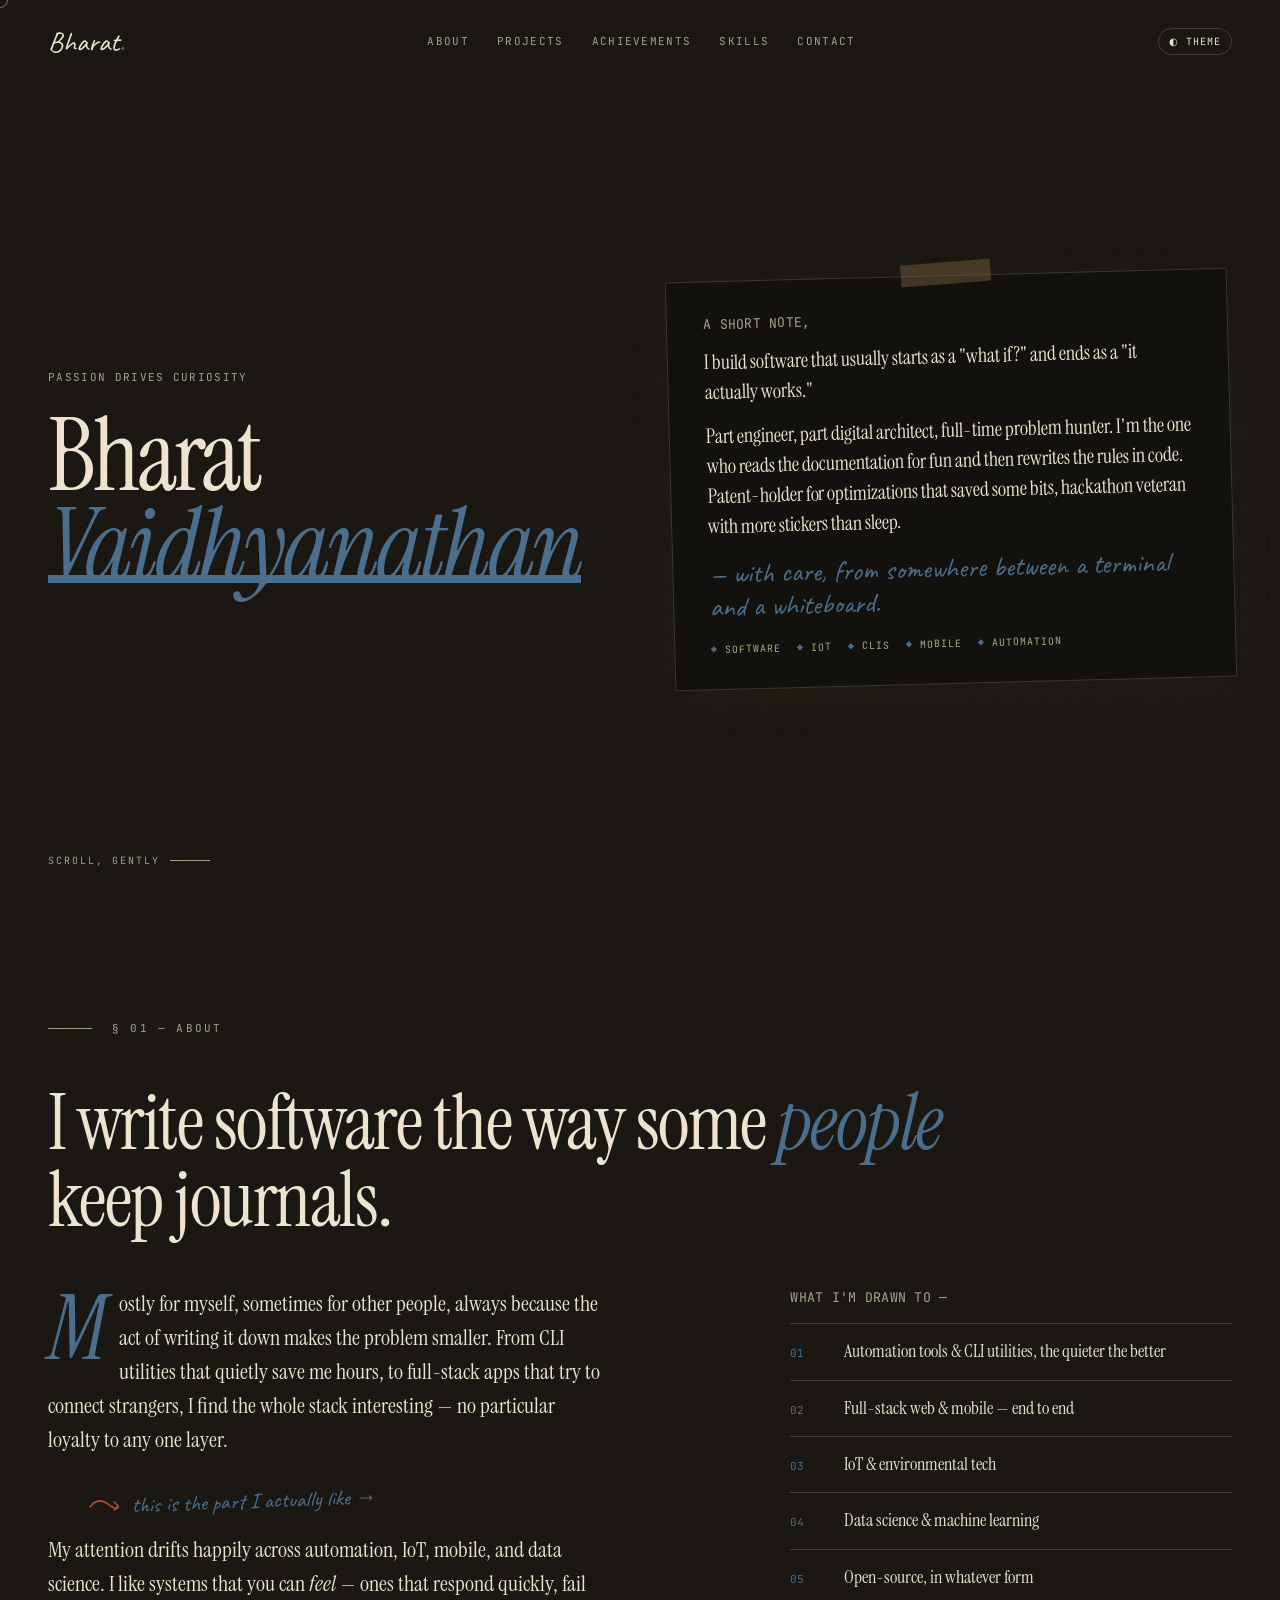
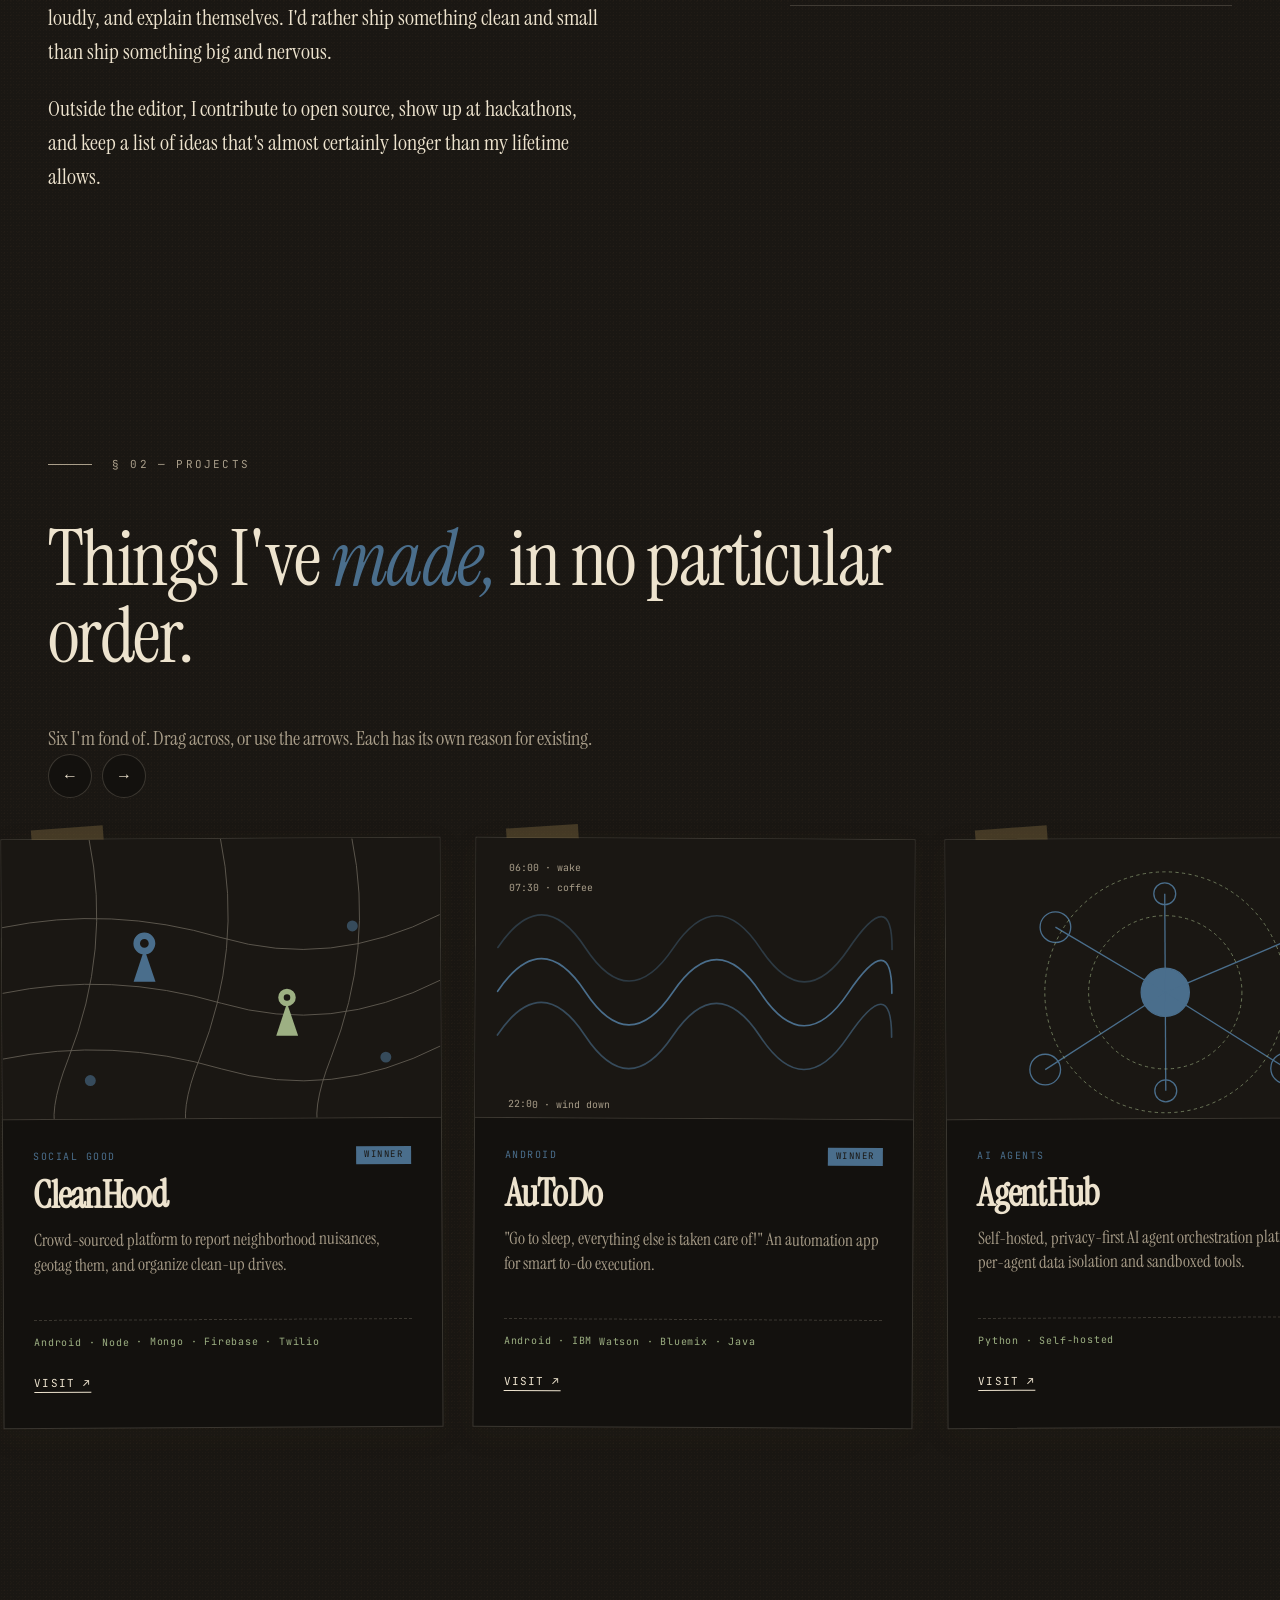
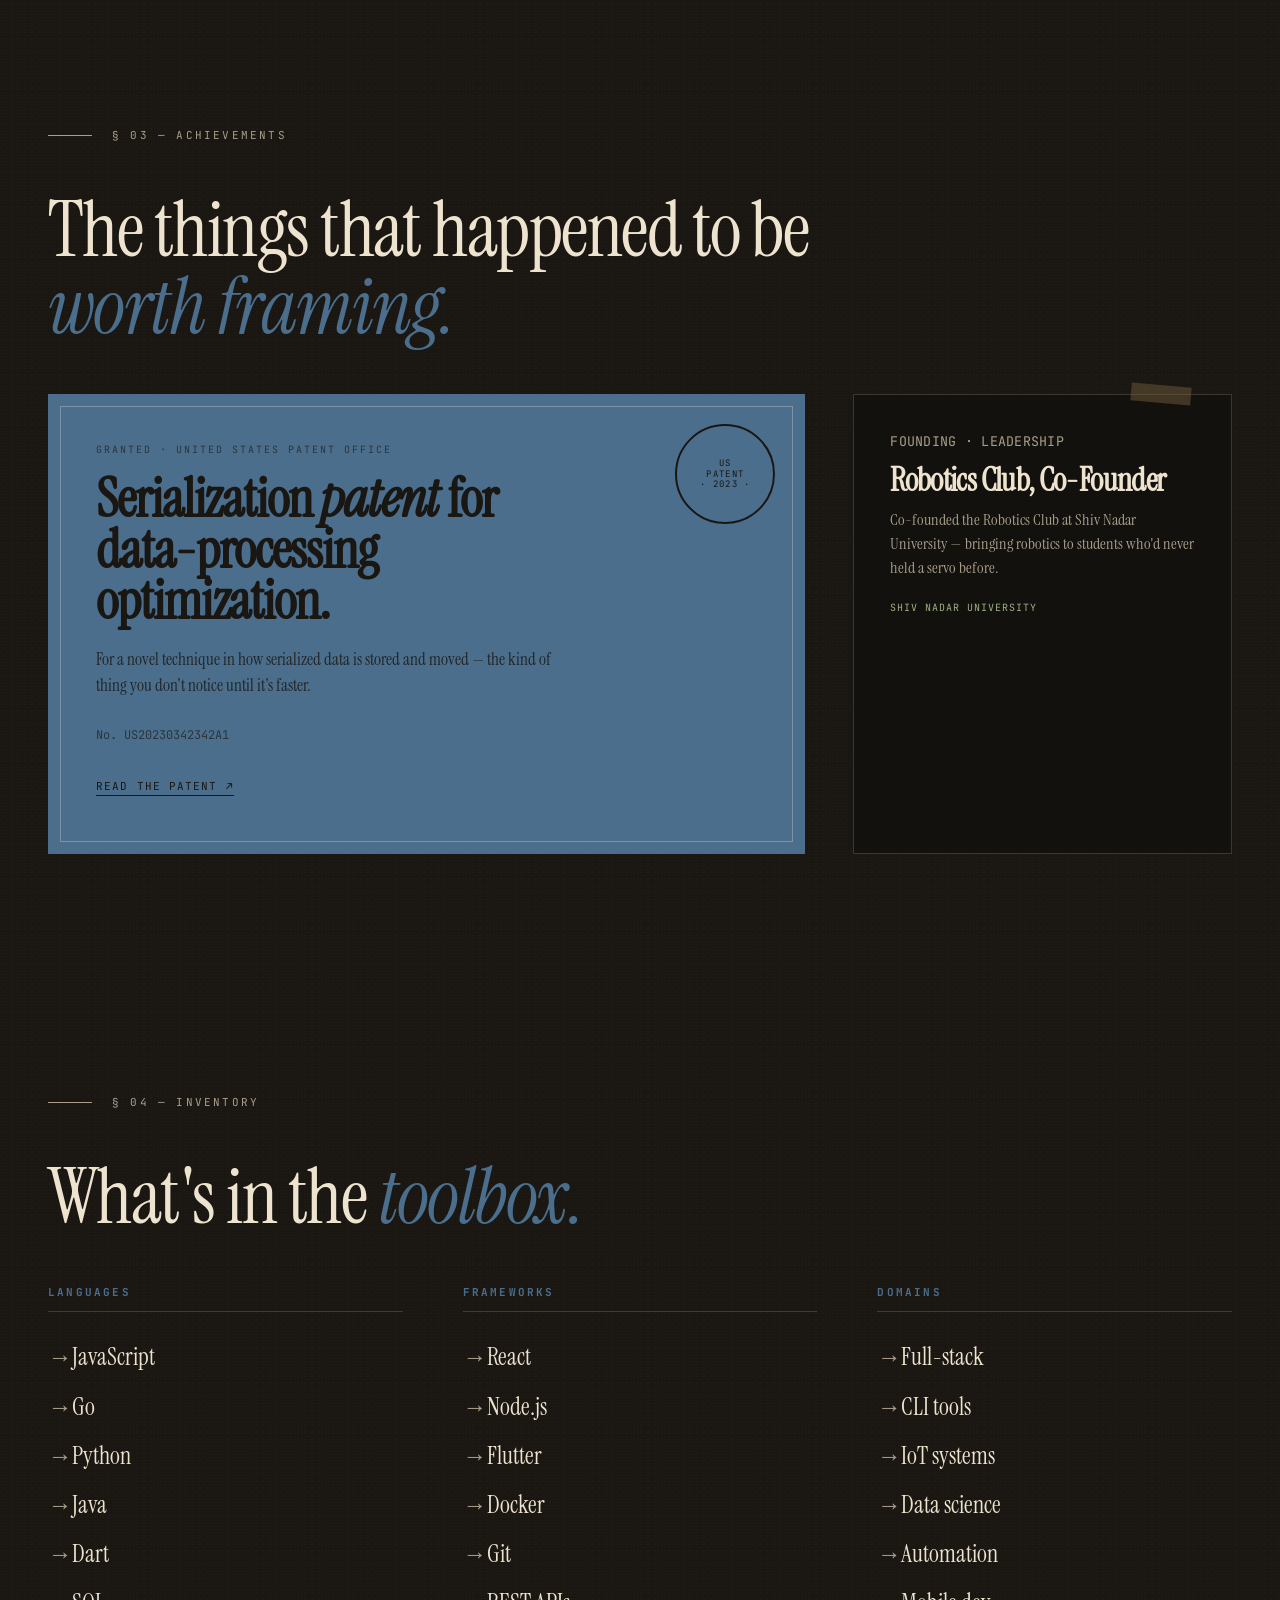
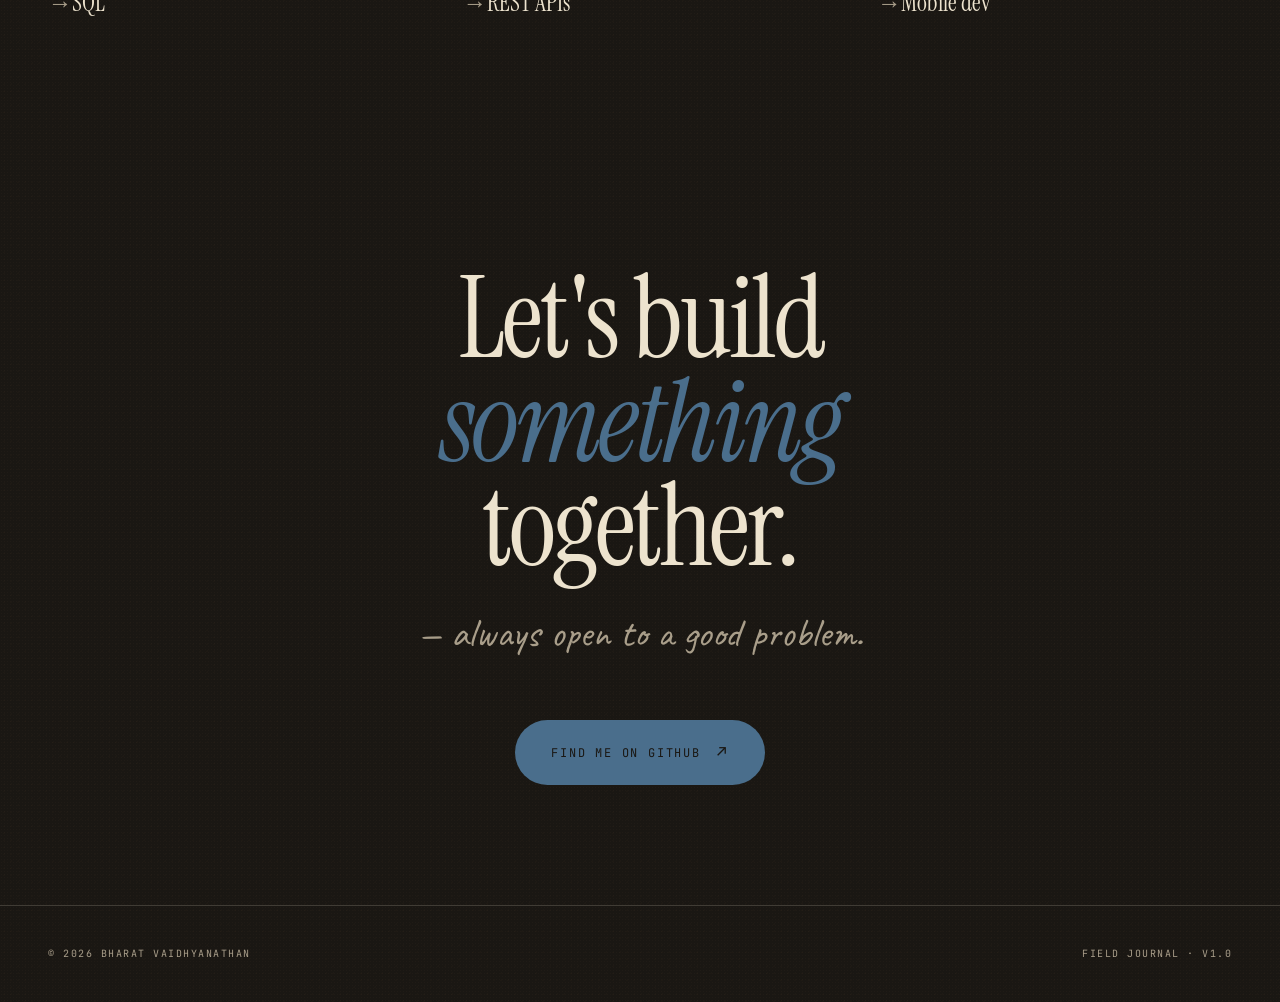
==== index.html @ 35c5d6a5 "feat: redesign portfolio to 'Field Journal' aesthetic - Replaced existing Tailwind-based design with" ====
<!DOCTYPE html>
<html lang="en">
<head>
    <meta charset="utf-8">
    <meta name="viewport" content="width=device-width, initial-scale=1.0">
    <title>Bharat Vaidhyanathan — Field Journal</title>
    <meta name="description" content="Bharat Vaidhyanathan — software engineer building automation tools, full-stack apps, and IoT systems.">
    <meta name="theme-color" content="#f1e8d6">
    <link rel="canonical" href="https://bharat94.github.io/">
    <meta property="og:title" content="Bharat Vaidhyanathan — Field Journal">
    <meta property="og:description" content="Software engineer building automation tools, full-stack apps, and IoT systems.">
    <meta property="og:type" content="website">
    <meta property="og:url" content="https://bharat94.github.io/">
    <meta property="twitter:card" content="summary_large_image">
    <meta property="twitter:title" content="Bharat Vaidhyanathan — Field Journal">
    <meta property="twitter:description" content="Software engineer building automation tools, full-stack apps, and IoT systems.">
    
    <link rel="icon" href="/favicon.ico">
    <link rel="apple-touch-icon" href="/apple-touch-icon.png">

    <link rel="preconnect" href="https://fonts.googleapis.com">
    <link rel="preconnect" href="https://fonts.gstatic.com" crossorigin>
    <link href="https://fonts.googleapis.com/css2?family=Instrument+Serif:ital@0;1&family=Caveat:wght@400;600&family=JetBrains+Mono:wght@400;500&family=Fraunces:ital,wght@0,400;0,500;1,400&family=Cormorant+Garamond:ital,wght@0,400;1,400&family=EB+Garamond:ital,wght@0,400;1,400&family=Playfair+Display:ital,wght@0,400;1,400&display=swap" rel="stylesheet">
    
    <link rel="stylesheet" href="styles.css">

    <script type="application/ld+json">
    {
        "@context": "https://schema.org",
        "@type": "Person",
        "name": "Bharat Vaidhyanathan",
        "jobTitle": "Software Engineer",
        "url": "https://bharat94.github.io/",
        "sameAs": [
            "https://github.com/bharat94"
        ]
    }
    </script>

    <template id="__bundler_thumbnail" data-bg-color="#f1e8d6">
      <svg viewBox="0 0 1200 800" xmlns="http://www.w3.org/2000/svg">
        <rect width="1200" height="800" fill="#f1e8d6"/>
        <g transform="translate(600 400)" text-anchor="middle" font-family="Georgia, serif" fill="#2a2420">
          <text y="-20" font-size="140" font-style="italic">BV</text>
          <text y="60" font-size="36" fill="#5c6e8c">— field notes —</text>
        </g>
      </svg>
    </template>
</head>
<body data-theme="dark">
<div class="cursor"></div>

<!-- TWEAKS PANEL -->
<div id="tweaks-panel" style="display:none;">
  <div class="tweaks-head">
    <span>Tweaks</span>
    <span class="tweaks-hint">live · saved</span>
  </div>
  <div class="tweaks-body">
    <label class="tw-row">
      <span>Accent color</span>
      <div class="tw-swatches" data-key="accent">
        <button data-val="#b9502b" style="background:#b9502b" title="Rust"></button>
        <button data-val="#c57a3a" style="background:#c57a3a" title="Ochre"></button>
        <button data-val="#7a8662" style="background:#7a8662" title="Sage"></button>
        <button data-val="#5c6e8c" style="background:#5c6e8c" title="Slate blue"></button>
        <button data-val="#8a4a6b" style="background:#8a4a6b" title="Plum"></button>
        <button data-val="#2a2420" style="background:#2a2420" title="Ink"></button>
      </div>
    </label>
    <label class="tw-row">
      <span>Paper tone</span>
      <div class="tw-swatches" data-key="paper">
        <button data-val="#f1e8d6" style="background:#f1e8d6" title="Cream"></button>
        <button data-val="#f5eee0" style="background:#f5eee0" title="Soft cream"></button>
        <button data-val="#ecddc0" style="background:#ecddc0" title="Kraft"></button>
        <button data-val="#efe8dc" style="background:#efe8dc" title="Oat"></button>
        <button data-val="#f4eee6" style="background:#f4eee6" title="Linen"></button>
      </div>
    </label>
    <label class="tw-row">
      <span>Display font</span>
      <select data-key="displayFont">
        <option value="'Instrument Serif', Georgia, serif">Instrument Serif</option>
        <option value="'Fraunces', Georgia, serif">Fraunces</option>
        <option value="'Cormorant Garamond', serif">Cormorant</option>
        <option value="'EB Garamond', serif">EB Garamond</option>
        <option value="'Playfair Display', serif">Playfair</option>
      </select>
    </label>
    <label class="tw-row">
      <span>Hero size</span>
      <input type="range" data-key="heroSize" min="60" max="140" step="2"/>
      <span class="tw-val" data-val="heroSize"></span>
    </label>
    <label class="tw-row">
      <span>Card jitter</span>
      <input type="range" data-key="cardJitter" min="0" max="3" step="0.1"/>
      <span class="tw-val" data-val="cardJitter"></span>
    </label>
    <label class="tw-row">
      <span>Tape accents</span>
      <select data-key="showTape">
        <option value="on">On</option>
        <option value="off">Off</option>
      </select>
    </label>
    <label class="tw-row">
      <span>Custom cursor</span>
      <select data-key="customCursor">
        <option value="on">On</option>
        <option value="off">Off</option>
      </select>
    </label>
    <label class="tw-row">
      <span>Hero subtitle</span>
      <input type="text" data-key="heroMeta" placeholder="Field Notes · Vol. 01"/>
    </label>
    <label class="tw-row">
      <span>Sign-off phrase</span>
      <input type="text" data-key="signoff" placeholder="always open to a good problem"/>
    </label>
    <label class="tw-row">
      <span>Theme</span>
      <select data-key="theme">
        <option value="light">Light</option>
        <option value="dark">Dark</option>
      </select>
    </label>
  </div>
</div>

<nav>
  <div class="brand">Bharat.</div>
  <div class="links">
    <a href="#about">About</a>
    <a href="#projects">Projects</a>
    <a href="#achievements">Achievements</a>
    <a href="#skills">Skills</a>
    <a href="#contact">Contact</a>
  </div>
  <button class="theme-toggle" onclick="toggleTheme()">◐ theme</button>
</nav>

<!-- HERO -->
<header class="hero">
  <div>
    <div class="hero-meta">Field Notes · Vol. 01 · Est. 2026</div>
    <h1>
      Bharat<br/>
      <em>Vaidhyanathan</em>
    </h1>
  </div>
  <div class="hero-right">
    <div class="hero-card">
      <div class="mono" style="margin-bottom:12px;">A short note,</div>
      <p>I build software that usually starts as a "what if?" and ends as a "it actually works."</p>
      <p>Part engineer, part digital architect, full-time problem hunter. I'm the one who reads the documentation for fun and then rewrites the rules in code. Patent-holder for optimizations that saved some bits, hackathon veteran with more stickers than sleep.</p>
      <div class="hand" style="margin-top:16px;">— with care, from somewhere between a terminal and a whiteboard.</div>
      <div class="hero-tags">
        <span>Software</span><span>IoT</span><span>CLIs</span><span>Mobile</span><span>Automation</span>
      </div>
    </div>
  </div>
  <div class="scroll-hint">scroll, gently</div>
</header>

<!-- ABOUT -->
<section id="about">
  <div class="section-label">§ 01 — About</div>
  <h2 class="section-title reveal">I write software the way some <em>people</em> keep journals.</h2>
  <div class="about">
    <div class="about-text">
      <p class="reveal">Mostly for myself, sometimes for other people, always because the act of writing it down makes the problem smaller. From CLI utilities that quietly save me hours, to full-stack apps that try to connect strangers, I find the whole stack interesting — no particular loyalty to any one layer.</p>
      <div class="margin-note">this is the part I actually like →</div>
      <p class="reveal">My attention drifts happily across automation, IoT, mobile, and data science. I like systems that you can <span class="serif-i">feel</span> — ones that respond quickly, fail loudly, and explain themselves. I'd rather ship something clean and small than ship something big and nervous.</p>
      <p class="reveal">Outside the editor, I contribute to open source, show up at hackathons, and keep a list of ideas that's almost certainly longer than my lifetime allows.</p>
    </div>
    <aside class="about-sidebar">
      <div class="mono" style="margin-bottom:16px;">What I'm drawn to —</div>
      <ol class="interest-list">
        <li><span class="num">01</span><span>Automation tools & CLI utilities, the quieter the better</span></li>
        <li><span class="num">02</span><span>Full-stack web & mobile — end to end</span></li>
        <li><span class="num">03</span><span>IoT & environmental tech</span></li>
        <li><span class="num">04</span><span>Data science & machine learning</span></li>
        <li><span class="num">05</span><span>Open-source, in whatever form</span></li>
      </ol>
    </aside>
  </div>
</section>

<!-- PROJECTS -->
<section id="projects" class="projects-wrap">
  <div class="projects-header">
    <div class="section-label">§ 02 — Projects</div>
    <h2 class="section-title reveal">Things I've <em>made,</em> in no particular order.</h2>
    <p style="font-size:20px; max-width:620px; color:var(--ink-soft); margin-bottom:20px;" class="reveal">
      Six I'm fond of. Drag across, or use the arrows. Each has its own reason for existing.
    </p>
  </div>
  <div class="carousel-nav">
    <button onclick="scrollCarousel(-1)" aria-label="Previous">←</button>
    <button onclick="scrollCarousel(1)" aria-label="Next">→</button>
  </div>
  <div class="carousel" id="carousel">
    <!-- cards injected by JS so the visuals stay in one place -->
  </div>
</section>

<!-- ACHIEVEMENTS -->
<section id="achievements">
  <div class="section-label">§ 03 — Achievements</div>
  <h2 class="section-title reveal">The things that happened to be <em>worth framing.</em></h2>
  <div class="achievements">
    <div class="patent-card reveal">
      <div class="patent-seal">US<br/>PATENT<br/>· 2023 ·</div>
      <div class="patent-label">Granted · United States Patent Office</div>
      <h3 class="patent-title">Serialization <em>patent</em> for data-processing optimization.</h3>
      <p class="patent-desc">For a novel technique in how serialized data is stored and moved — the kind of thing you don't notice until it's faster.</p>
      <div class="patent-num">No. US20230342342A1</div>
      <a href="https://patents.google.com/patent/US20230342342A1/en" class="patent-link" target="_blank">Read the patent ↗</a>
    </div>
    <div class="robotics-card reveal">
      <div class="mono" style="margin-bottom:12px;">Founding · Leadership</div>
      <h3>Robotics Club, Co-Founder</h3>
      <p>Co-founded the Robotics Club at Shiv Nadar University — bringing robotics to students who'd never held a servo before.</p>
      <div class="meta">Shiv Nadar University</div>
    </div>
  </div>
</section>

<!-- SKILLS -->
<section id="skills">
  <div class="section-label">§ 04 — Inventory</div>
  <h2 class="section-title reveal">What's in the <em>toolbox.</em></h2>
  <div class="skills-grid">
    <div class="skill-group reveal">
      <h4>Languages</h4>
      <ul class="skill-list">
        <li>JavaScript</li><li>Go</li><li>Python</li><li>Java</li><li>Dart</li><li>SQL</li>
      </ul>
    </div>
    <div class="skill-group reveal">
      <h4>Frameworks</h4>
      <ul class="skill-list">
        <li>React</li><li>Node.js</li><li>Flutter</li><li>Docker</li><li>Git</li><li>REST APIs</li>
      </ul>
    </div>
    <div class="skill-group reveal">
      <h4>Domains</h4>
      <ul class="skill-list">
        <li>Full-stack</li><li>CLI tools</li><li>IoT systems</li><li>Data science</li><li>Automation</li><li>Mobile dev</li>
      </ul>
    </div>
  </div>
</section>

<!-- CONTACT -->
<section id="contact" class="contact">
  <h2 class="reveal">Let's build <em>something</em> together.</h2>
  <div class="signoff reveal">— always open to a good problem.</div>
  <a href="https://github.com/bharat94" class="contact-btn" target="_blank">Find me on GitHub</a>
</section>

<footer>
  <div>© 2026 Bharat Vaidhyanathan</div>
  <div>Field Journal · v1.0</div>
</footer>

<script src="animations.js"></script>
</body>
</html>
---- styles.css ----
:root {
  --cream: #f1e8d6;
  --cream-deep: #ebe0c9;
  --ink: #2a2420;
  --ink-soft: #5a4e43;
  --rust: #4a6e8c;
  --sage: #7a8662;
  --tape: rgba(218, 196, 140, 0.65);
  --rule: rgba(42,36,32,0.18);
}
[data-theme="dark"] {
  --cream: #1a1713;
  --cream-deep: #13110e;
  --ink: #ede3ce;
  --ink-soft: #a99e8a;
  --rust: #4a6e8c;
  --sage: #9db083;
  --tape: rgba(120, 100, 60, 0.45);
  --rule: rgba(237,227,206,0.18);
}
* { box-sizing: border-box; margin: 0; padding: 0; }
html, body { background: var(--cream); color: var(--ink); }
body {
  font-family: 'Instrument Serif', Georgia, serif;
  font-size: 19px;
  line-height: 1.55;
  overflow-x: hidden;
  min-height: 100vh;
  background-image:
    radial-gradient(rgba(120,90,60,0.07) 1px, transparent 1px),
    radial-gradient(rgba(120,90,60,0.04) 1px, transparent 1px);
  background-size: 3px 3px, 7px 7px;
  background-position: 0 0, 1px 2px;
}
[data-theme="dark"] body {
  background-image:
    radial-gradient(rgba(255,230,180,0.04) 1px, transparent 1px),
    radial-gradient(rgba(255,230,180,0.02) 1px, transparent 1px);
}

.hand { font-family: 'Caveat', cursive; color: var(--ink-soft); }
.mono { font-family: 'JetBrains Mono', monospace; font-size: 0.7em; letter-spacing: 0.02em; text-transform: uppercase; color: var(--ink-soft); }
.serif-i { font-style: italic; }

/* Nav */
nav {
  position: fixed; top: 0; left: 0; right: 0;
  padding: 20px 48px; z-index: 100;
  display: flex; justify-content: space-between; align-items: center;
  background: linear-gradient(var(--cream), transparent);
  backdrop-filter: blur(4px);
  -webkit-backdrop-filter: blur(4px);
}
nav .brand { 
  font-family: 'Caveat', cursive; 
  font-size: 28px; 
  color: var(--ink); 
  cursor: pointer;
  display: flex;
  user-select: none;
  transition: transform 0.2s;
}
nav .brand span {
  display: inline-block;
  transition: transform 0.3s cubic-bezier(0.34, 1.56, 0.64, 1), color 0.3s;
}
nav .brand:hover span {
  transform: translateY(-4px);
  transition-delay: calc(var(--i) * 0.04s);
  color: var(--rust);
}
nav .brand span:last-child {
  color: var(--rust);
}
nav .brand:hover span:last-child {
  transform: translateY(-6px) scale(1.4) rotate(10deg);
}

/* Thump Animation */
.brand.thump {
  animation: thump 0.6s cubic-bezier(0.34, 1.56, 0.64, 1);
}
@keyframes thump {
  0% { transform: scale(1); }
  30% { transform: scale(1.3) rotate(-3deg); }
  60% { transform: scale(0.9) rotate(2deg); }
  100% { transform: scale(1); }
}

/* Fluid Wave Effects */
.fluid-drift {
  animation: fluid-drift 1.4s cubic-bezier(0.22, 1, 0.36, 1) both;
}

@keyframes fluid-drift {
  0% { transform: translateY(0); }
  30% { transform: translateY(-40px); }
  100% { transform: translateY(0); }
}

.brand-ripple {
  position: absolute;
  top: 50%;
  left: 50%;
  width: 20px;
  height: 20px;
  background: var(--rust);
  border-radius: 50%;
  transform: translate(-50%, -50%);
  pointer-events: none;
  opacity: 0;
  animation: ripple-out 1s ease-out forwards;
}

@keyframes ripple-out {
  0% { width: 0; height: 0; opacity: 0.4; }
  100% { width: 300px; height: 300px; opacity: 0; }
}

nav .links { display: flex; gap: 28px; font-family: 'JetBrains Mono', monospace; font-size: 11px; letter-spacing: 0.12em; text-transform: uppercase; }
nav .links a { color: var(--ink-soft); text-decoration: none; transition: color 0.2s; }
nav .links a:hover { color: var(--rust); }
.theme-toggle {
  background: transparent; border: 1px solid var(--rule);
  color: var(--ink); font-family: 'JetBrains Mono', monospace;
  font-size: 10px; letter-spacing: 0.1em; text-transform: uppercase;
  padding: 6px 10px; cursor: pointer; border-radius: 40px;
}
.theme-toggle:hover { border-color: var(--rust); color: var(--rust); }

/* cursor follower */
.cursor {
  position: fixed; width: 16px; height: 16px;
  border: 1.5px solid var(--rust); border-radius: 50%;
  pointer-events: none; z-index: 9999;
  transform: translate(-50%, -50%);
  mix-blend-mode: multiply;
  transition: width 0.2s, height 0.2s, background 0.2s;
}
[data-theme="dark"] .cursor { mix-blend-mode: screen; }

/* hero */
.hero {
  min-height: 100vh; padding: 140px 48px 80px;
  position: relative;
  display: grid; grid-template-columns: 1fr 1fr; gap: 60px; align-items: center;
  max-width: 1400px; margin: 0 auto;
}
.hero h1 {
  font-size: clamp(52px, 7.2vw, 116px);
  line-height: 0.9; font-weight: 400; letter-spacing: -0.03em;
  white-space: nowrap;
}
.hero h1 em { white-space: nowrap; }
.hero h1 em {
  font-style: italic; color: var(--rust);
  position: relative; display: inline-block;
}
.hero h1 em::after {
  content: ''; position: absolute; left: 0; right: 0; bottom: 0.08em; height: 0.08em;
  background: var(--rust); transform-origin: left;
  animation: draw 1.2s 0.6s ease-out both;
}
@keyframes draw { from { transform: scaleX(0); } to { transform: scaleX(1); } }
.hero-meta {
  font-family: 'JetBrains Mono', monospace; font-size: 11px;
  letter-spacing: 0.12em; text-transform: uppercase; color: var(--ink-soft);
  margin-bottom: 24px;
}
.hero-right { position: relative; }
.hero-card {
  background: var(--cream-deep); padding: 32px 36px;
  position: relative; transform: rotate(-1.5deg);
  box-shadow: 0 2px 0 rgba(0,0,0,0.04), 0 12px 40px rgba(80,60,30,0.12);
  border: 1px solid var(--rule);
}
.hero-card::before {
  content: ''; position: absolute; top: -14px; left: 50%;
  width: 90px; height: 22px; background: var(--tape);
  transform: translateX(-50%) rotate(-3deg);
  box-shadow: 0 1px 2px rgba(0,0,0,0.06);
}
.hero-card p { font-size: 20px; line-height: 1.5; margin-bottom: 14px; }
.hero-card .hand { font-size: 28px; line-height: 1.2; color: var(--rust); }
.hero-tags {
  display: flex; flex-wrap: wrap; gap: 8px 16px; margin-top: 18px;
  font-family: 'JetBrains Mono', monospace; font-size: 10px;
  letter-spacing: 0.1em; text-transform: uppercase; color: var(--sage);
}
.hero-tags span::before { content: '◆ '; color: var(--rust); }

.scroll-hint {
  position: absolute; bottom: 32px; left: 48px;
  font-family: 'JetBrains Mono', monospace; font-size: 10px;
  letter-spacing: 0.2em; text-transform: uppercase; color: var(--ink-soft);
  display: flex; align-items: center; gap: 10px;
}
.scroll-hint::after { content: ''; width: 40px; height: 1px; background: var(--ink-soft); animation: pulse 2s infinite; }
@keyframes pulse { 0%, 100% { opacity: 0.4; } 50% { opacity: 1; } }

/* sections */
section { padding: 120px 48px; max-width: 1400px; margin: 0 auto; position: relative; }
.section-label {
  display: flex; align-items: center; gap: 20px; margin-bottom: 48px;
  font-family: 'JetBrains Mono', monospace; font-size: 11px;
  letter-spacing: 0.2em; text-transform: uppercase; color: var(--ink-soft);
}
.section-label::before {
  content: ''; width: 44px; height: 1px; background: var(--ink-soft);
}
.section-title {
  font-size: clamp(48px, 6vw, 84px); line-height: 1; font-weight: 400;
  letter-spacing: -0.02em; margin-bottom: 48px; max-width: 900px;
}
.section-title em { font-style: italic; color: var(--rust); }

/* about grid */
.about { display: grid; grid-template-columns: 3fr 2fr; gap: 80px; align-items: start; }
.about-text p { font-size: 22px; line-height: 1.55; margin-bottom: 22px; max-width: 560px; }
.about-text p:first-child::first-letter {
  font-size: 88px; line-height: 0.85; float: left; padding: 4px 12px 0 0;
  color: var(--rust); font-style: italic;
}
.about-sidebar {
  position: sticky; top: 100px;
}
.interest-list { list-style: none; }
.interest-list li {
  padding: 16px 0; border-top: 1px solid var(--rule);
  display: grid; grid-template-columns: 40px 1fr; align-items: baseline;
  gap: 14px; font-size: 18px; line-height: 1.3;
}
.interest-list li:last-child { border-bottom: 1px solid var(--rule); }
.interest-list .num {
  font-family: 'JetBrains Mono', monospace; font-size: 11px;
  color: var(--rust);
}
.margin-note {
  font-family: 'Caveat', cursive; font-size: 22px; color: var(--rust);
  transform: rotate(-2deg); margin: 20px 0 20px 40px;
  position: relative; padding-left: 44px;
}
.margin-note::before {
  content: ''; position: absolute; left: 0; top: 50%;
  width: 32px; height: 32px;
  background: url("data:image/svg+xml,%3Csvg xmlns='http://www.w3.org/2000/svg' viewBox='0 0 32 32'%3E%3Cpath d='M2 16 Q 10 6 20 14 T 30 16 M 26 12 L 30 16 L 26 20' fill='none' stroke='%23b9502b' stroke-width='1.5' stroke-linecap='round' stroke-linejoin='round'/%3E%3C/svg%3E") no-repeat center;
  transform: translateY(-50%);
}

/* projects carousel */
.projects-wrap { padding: 120px 0; max-width: none; }
.projects-header { padding: 0 48px; max-width: 1400px; margin: 0 auto; }
.carousel {
  display: flex; gap: 32px; padding: 40px 48px 60px;
  overflow-x: auto; scroll-snap-type: x mandatory;
  scrollbar-width: none;
  user-select: text;
}
.carousel.active {
  user-select: none;
}
.carousel::-webkit-scrollbar { display: none; }
.project-card {
  flex: 0 0 440px; scroll-snap-align: start;
  background: var(--cream-deep); padding: 0;
  border: 1px solid var(--rule);
  position: relative; transition: transform 0.4s cubic-bezier(.2,.7,.2,1);
  box-shadow: 0 2px 0 rgba(0,0,0,0.03), 0 8px 30px rgba(80,60,30,0.08);
}
.project-card:hover { transform: translateY(-6px) rotate(-0.5deg); }
.project-card:nth-child(even) { transform: rotate(0.5deg); }
.project-card:nth-child(even):hover { transform: translateY(-6px) rotate(0deg); }
.project-card::before {
  content: ''; position: absolute; top: -12px; left: 30px;
  width: 72px; height: 20px; background: var(--tape);
  transform: rotate(-4deg);
}
.project-viz {
  height: 280px; position: relative; overflow: hidden;
  background: var(--cream);
  border-bottom: 1px solid var(--rule);
}
.project-body { padding: 28px 30px 32px; }
.project-cat {
  font-family: 'JetBrains Mono', monospace; font-size: 10px;
  letter-spacing: 0.15em; text-transform: uppercase; color: var(--rust);
  margin-bottom: 10px; display: flex; justify-content: space-between; align-items: center;
}
.project-cat .win {
  background: var(--rust); color: var(--cream);
  padding: 2px 8px; font-size: 9px;
}
.project-name {
  font-size: 38px; line-height: 1; letter-spacing: -0.02em; margin-bottom: 14px;
}
.project-desc { font-size: 17px; line-height: 1.45; color: var(--ink-soft); margin-bottom: 20px; min-height: 72px; }
.project-stack {
  font-family: 'JetBrains Mono', monospace; font-size: 10px;
  letter-spacing: 0.08em; color: var(--sage); margin-bottom: 16px;
  border-top: 1px dashed var(--rule); padding-top: 14px;
}
.project-link {
  font-family: 'JetBrains Mono', monospace; font-size: 11px;
  letter-spacing: 0.1em; text-transform: uppercase; color: var(--ink);
  text-decoration: none; border-bottom: 1px solid var(--ink); padding-bottom: 2px;
  transition: color 0.2s, border-color 0.2s;
}
.project-link:hover { color: var(--rust); border-color: var(--rust); }

/* achievements — special treatment for patent */
.achievements { display: grid; grid-template-columns: 2fr 1fr; gap: 48px; }
.patent-card {
  background: var(--ink); color: var(--cream); padding: 48px 48px 56px;
  position: relative; overflow: hidden;
}
[data-theme="dark"] .patent-card { background: var(--rust); }
.patent-card::before {
  content: ''; position: absolute; inset: 12px;
  border: 1px solid rgba(241,232,214,0.3);
  pointer-events: none;
}
.patent-seal {
  position: absolute; top: 30px; right: 30px;
  width: 100px; height: 100px;
  border: 2px solid var(--cream); border-radius: 50%;
  display: flex; align-items: center; justify-content: center;
  font-family: 'JetBrains Mono', monospace; font-size: 9px;
  letter-spacing: 0.15em; text-align: center; line-height: 1.2;
  color: var(--cream);
  animation: spin 20s linear infinite;
}
@keyframes spin { to { transform: rotate(360deg); } }
.patent-label { font-family: 'JetBrains Mono', monospace; font-size: 10px; letter-spacing: 0.2em; text-transform: uppercase; opacity: 0.65; margin-bottom: 16px; }
.patent-title { font-size: 54px; line-height: 0.95; letter-spacing: -0.02em; margin-bottom: 20px; max-width: 420px; }
.patent-title em { color: var(--rust); font-style: italic; }
[data-theme="dark"] .patent-title em { color: var(--cream); }
.patent-desc { font-size: 17px; line-height: 1.5; max-width: 460px; opacity: 0.85; margin-bottom: 28px; }
.patent-num { font-family: 'JetBrains Mono', monospace; font-size: 12px; opacity: 0.65; margin-bottom: 24px; }
.patent-link { color: var(--cream); text-decoration: none; font-family: 'JetBrains Mono', monospace; font-size: 11px; letter-spacing: 0.1em; text-transform: uppercase; border-bottom: 1px solid var(--cream); padding-bottom: 2px; }

.robotics-card {
  background: var(--cream-deep); padding: 36px;
  border: 1px solid var(--rule); position: relative;
}
.robotics-card::before { content: ''; position: absolute; top: -10px; right: 40px; width: 60px; height: 18px; background: var(--tape); transform: rotate(5deg); }
.robotics-card h3 { font-size: 32px; line-height: 1; letter-spacing: -0.02em; margin-bottom: 12px; }
.robotics-card p { font-size: 16px; line-height: 1.5; color: var(--ink-soft); margin-bottom: 20px; }
.robotics-card .meta { font-family: 'JetBrains Mono', monospace; font-size: 10px; letter-spacing: 0.1em; text-transform: uppercase; color: var(--sage); }

/* skills — as handwritten inventory */
.skills-grid { display: grid; grid-template-columns: repeat(3, 1fr); gap: 60px; }
.skill-group h4 {
  font-family: 'JetBrains Mono', monospace; font-size: 11px;
  letter-spacing: 0.2em; text-transform: uppercase; color: var(--rust);
  margin-bottom: 20px; padding-bottom: 10px; border-bottom: 1px solid var(--rule);
}
.skill-list { list-style: none; }
.skill-list li {
  font-size: 24px; padding: 6px 0;
  position: relative; padding-left: 24px;
  transition: color 0.2s, padding-left 0.2s;
}
.skill-list li::before {
  content: '→'; position: absolute; left: 0;
  color: var(--ink-soft); transition: color 0.2s, transform 0.2s;
}
.skill-list li:hover { color: var(--rust); padding-left: 28px; }
.skill-list li:hover::before { color: var(--rust); transform: translateX(2px); }

/* contact / footer */
.contact {
  min-height: 80vh; display: flex; flex-direction: column;
  justify-content: center; align-items: center; text-align: center;
  padding: 120px 48px;
}
.contact h2 {
  font-size: clamp(64px, 9vw, 128px); line-height: 0.9;
  font-weight: 400; letter-spacing: -0.03em; max-width: 10ch;
}
.contact h2 em { font-style: italic; color: var(--rust); }
.contact .signoff { font-family: 'Caveat', cursive; font-size: 40px; color: var(--ink-soft); margin-top: 24px; }
.contact-btn {
  margin-top: 56px; display: inline-flex; align-items: center; gap: 16px;
  padding: 20px 36px; background: var(--ink); color: var(--cream);
  font-family: 'JetBrains Mono', monospace; font-size: 12px;
  letter-spacing: 0.15em; text-transform: uppercase;
  text-decoration: none; border-radius: 100px;
  transition: transform 0.3s, background 0.3s;
}
[data-theme="dark"] .contact-btn { background: var(--rust); color: var(--cream); }
.contact-btn:hover { transform: scale(1.03); background: var(--rust); }
.contact-btn::after { content: '↗'; font-size: 16px; transition: transform 0.3s; }
.contact-btn:hover::after { transform: translate(4px, -4px); }

footer {
  padding: 40px 48px; border-top: 1px solid var(--rule);
  display: flex; justify-content: space-between;
  font-family: 'JetBrains Mono', monospace; font-size: 10px;
  letter-spacing: 0.15em; text-transform: uppercase; color: var(--ink-soft);
}

/* reveal */
.reveal { opacity: 0; transform: translateY(28px); transition: opacity 0.8s, transform 0.8s; }
.reveal.in { opacity: 1; transform: none; }

/* carousel nav */
.carousel-nav {
  display: flex; gap: 10px; padding: 0 48px; margin-top: -20px;
  max-width: 1400px; margin-left: auto; margin-right: auto;
}
.carousel-nav button {
  width: 44px; height: 44px; border-radius: 50%;
  background: var(--cream-deep); border: 1px solid var(--rule);
  color: var(--ink); cursor: pointer; font-size: 16px;
  display: flex; align-items: center; justify-content: center;
  transition: background 0.2s, color 0.2s, border-color 0.2s;
}
.carousel-nav button:hover { background: var(--rust); color: var(--cream); border-color: var(--rust); }

.paper-edge {
  position: absolute; left: 0; right: 0; height: 1px;
  background: var(--rule); 
}

/* TWEAKS PANEL */
#tweaks-panel {
  position: fixed; right: 24px; bottom: 24px; z-index: 9998;
  width: 300px; max-height: calc(100vh - 48px);
  background: var(--cream-deep); border: 1px solid var(--rule);
  box-shadow: 0 2px 0 rgba(0,0,0,0.04), 0 16px 50px rgba(60,40,20,0.18);
  font-family: 'JetBrains Mono', monospace;
  overflow: hidden; display: flex; flex-direction: column;
}
#tweaks-panel .tweaks-head {
  display: flex; justify-content: space-between; align-items: center;
  padding: 12px 16px; border-bottom: 1px solid var(--rule);
  font-size: 11px; letter-spacing: 0.15em; text-transform: uppercase; color: var(--ink);
  background: var(--cream);
}
#tweaks-panel .tweaks-head .tweaks-hint { color: var(--sage); font-size: 9px; }
#tweaks-panel .tweaks-body { padding: 8px 14px 14px; overflow-y: auto; }
.tw-row { display: grid; grid-template-columns: 1fr auto; gap: 8px; align-items: center; padding: 10px 0; border-bottom: 1px dashed var(--rule); }
.tw-row:last-child { border-bottom: none; }
.tw-row > span:first-child { font-size: 10px; letter-spacing: 0.1em; text-transform: uppercase; color: var(--ink-soft); }
.tw-row .tw-val { font-size: 10px; color: var(--rust); min-width: 28px; text-align: right; }
.tw-swatches { display: flex; gap: 6px; grid-column: 1 / -1; margin-top: 4px; }
.tw-swatches button { width: 26px; height: 26px; border-radius: 50%; border: 1px solid var(--rule); cursor: pointer; padding: 0; transition: transform 0.15s, box-shadow 0.15s; }
.tw-swatches button:hover { transform: scale(1.1); }
.tw-swatches button.active { box-shadow: 0 0 0 2px var(--cream-deep), 0 0 0 3px var(--ink); }
.tw-row select, .tw-row input[type="text"] {
  grid-column: 1 / -1; width: 100%; background: var(--cream); color: var(--ink);
  border: 1px solid var(--rule); padding: 7px 10px;
  font-family: inherit; font-size: 11px; margin-top: 4px;
}
.tw-row input[type="range"] { width: 160px; accent-color: var(--rust); }

@media (max-width: 900px) {
  .hero { grid-template-columns: 1fr; padding-top: 120px; }
  .about { grid-template-columns: 1fr; }
  .about-sidebar { position: static; }
  .achievements { grid-template-columns: 1fr; }
  .skills-grid { grid-template-columns: 1fr; gap: 40px; }
  .project-card { flex: 0 0 85vw; }
  .cursor { display: none; }
}
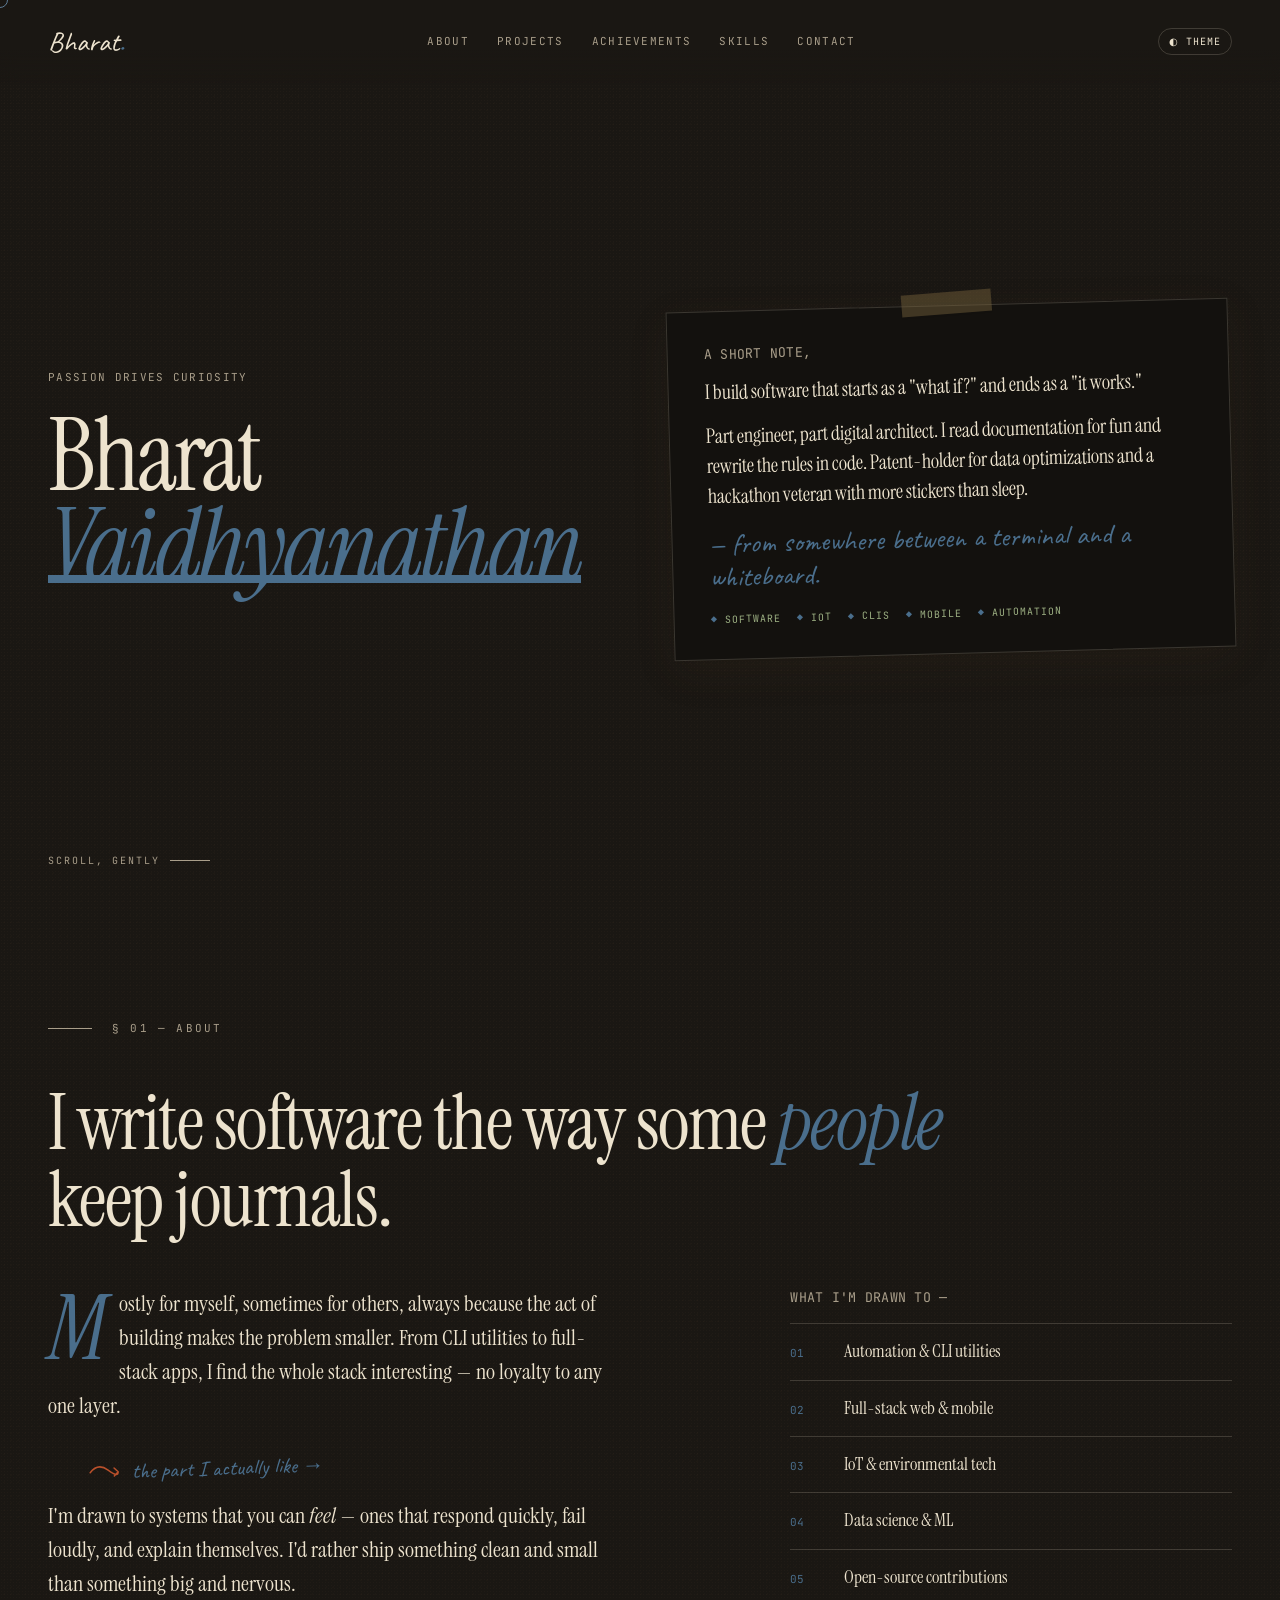
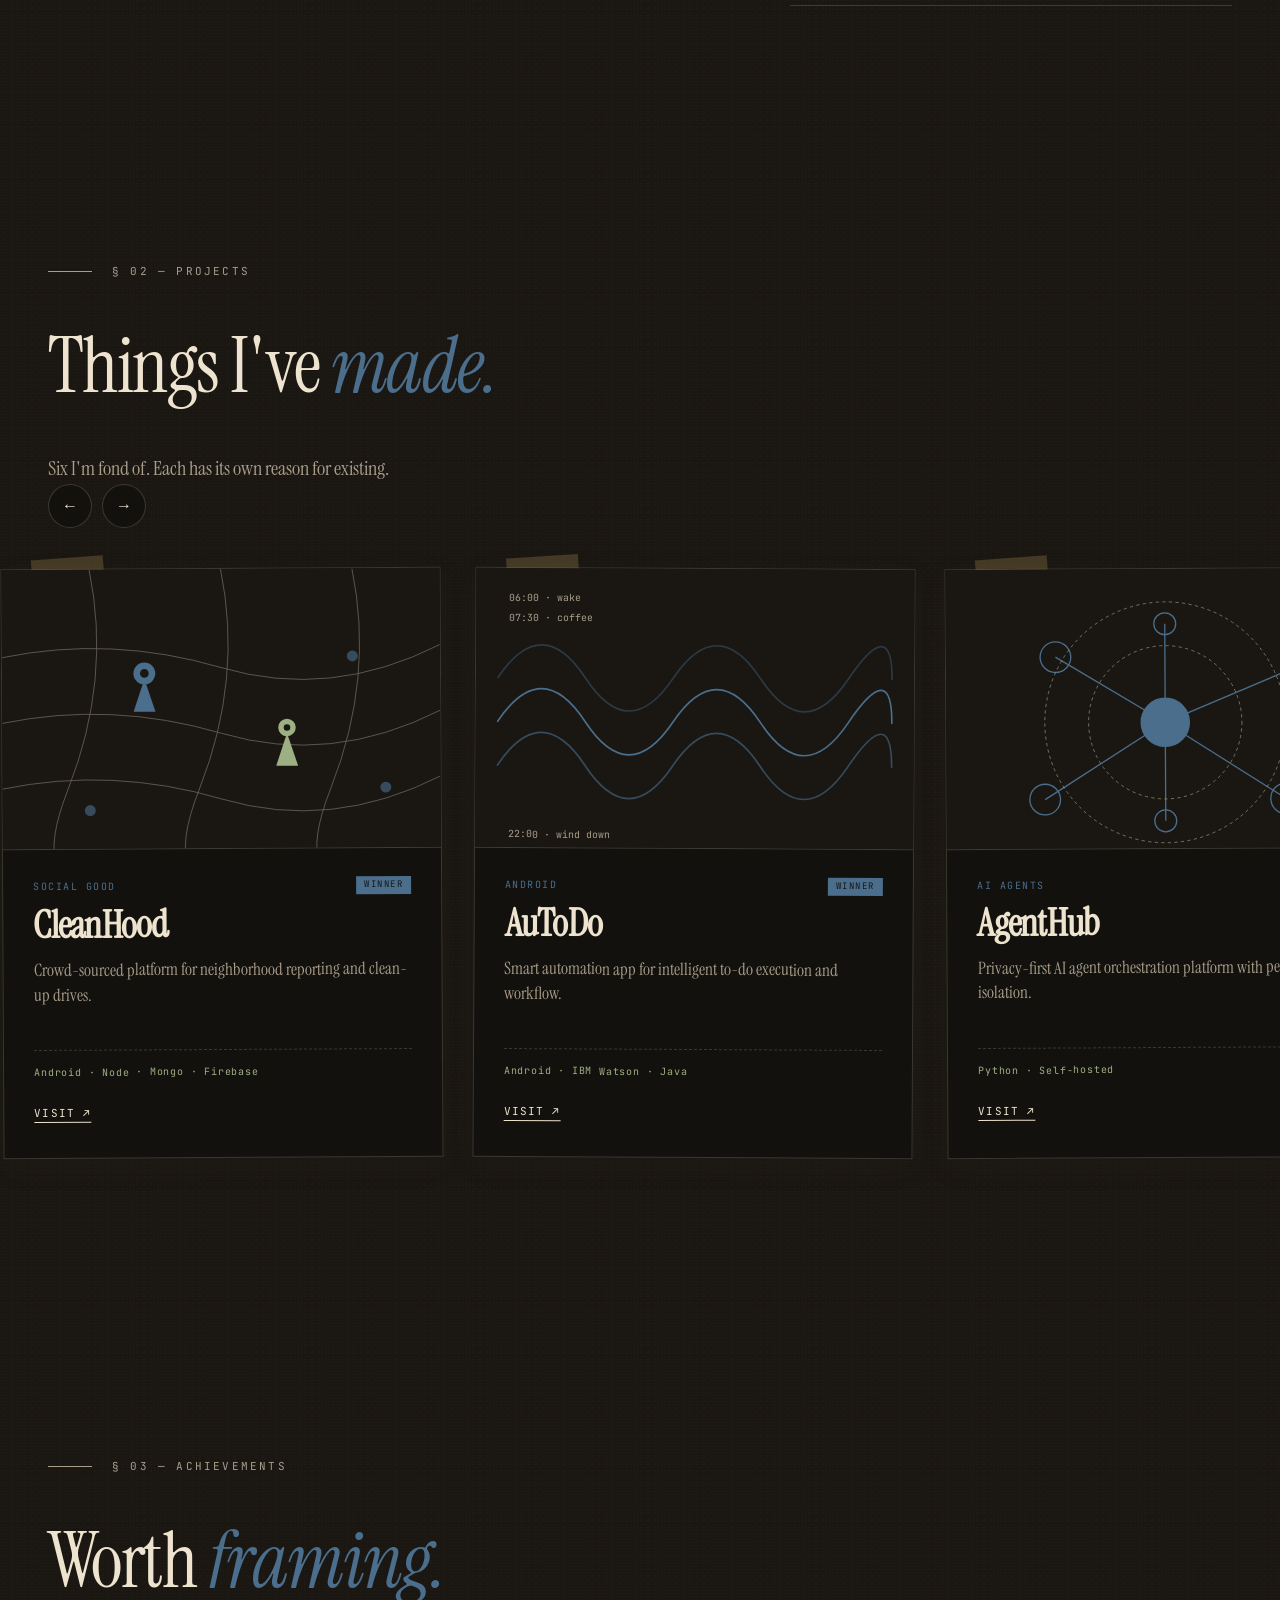
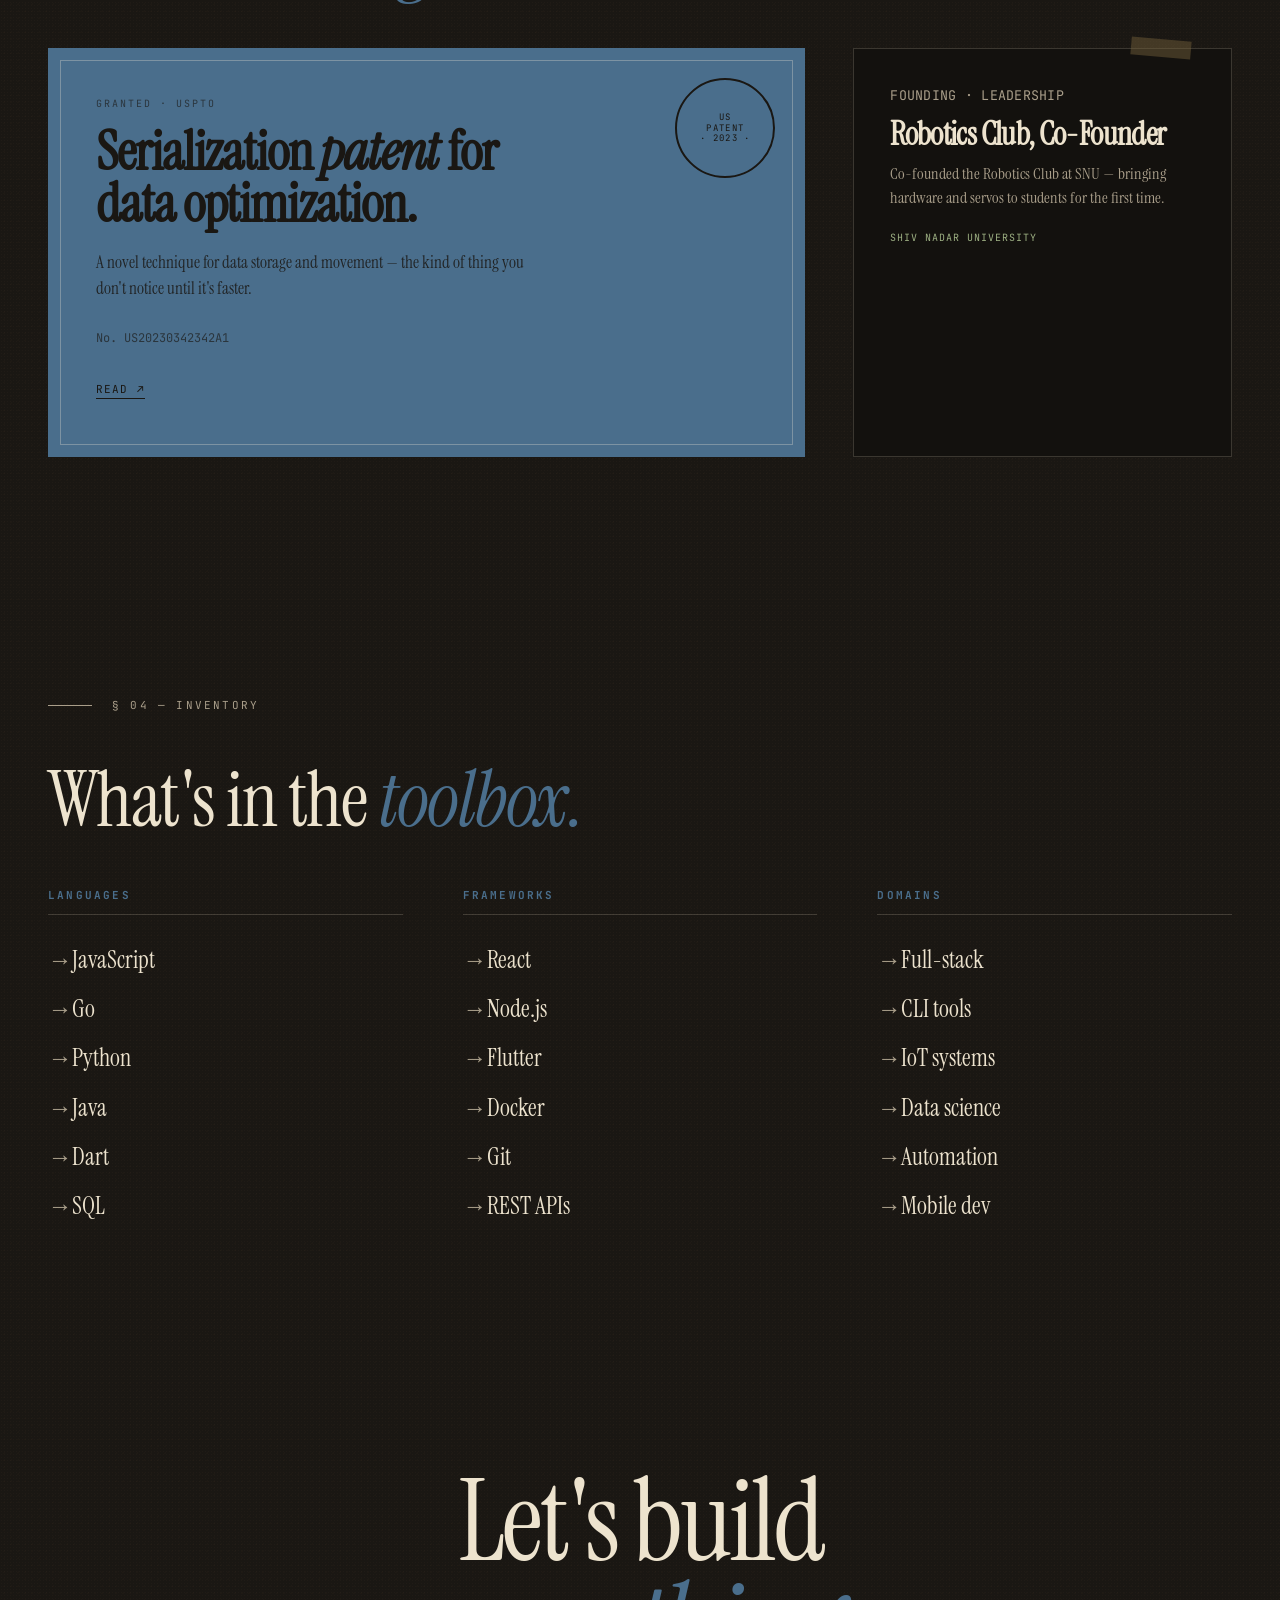
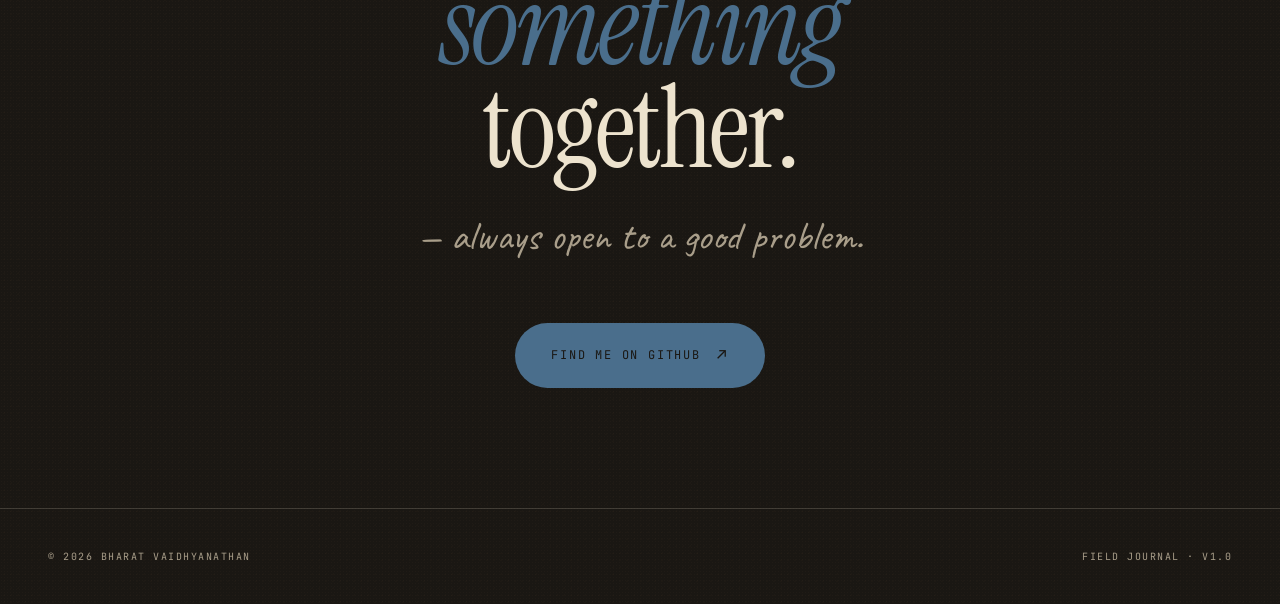
==== commit 49b38861: "docs: shorten text for better readability and conciseness" ====
--- a/index.html
+++ b/index.html
@@ -3,7 +3,7 @@
 <head>
     <meta charset="utf-8">
     <meta name="viewport" content="width=device-width, initial-scale=1.0">
-    <title>Bharat Vaidhyanathan — Field Journal</title>
+    <title>Bharat Vaidhyanathan</title>
     <meta name="description" content="Bharat Vaidhyanathan — software engineer building automation tools, full-stack apps, and IoT systems.">
     <meta name="theme-color" content="#f1e8d6">
     <link rel="canonical" href="https://bharat94.github.io/">
@@ -154,9 +154,9 @@
   <div class="hero-right">
     <div class="hero-card">
       <div class="mono" style="margin-bottom:12px;">A short note,</div>
-      <p>I build software that usually starts as a "what if?" and ends as a "it actually works."</p>
-      <p>Part engineer, part digital architect, full-time problem hunter. I'm the one who reads the documentation for fun and then rewrites the rules in code. Patent-holder for optimizations that saved some bits, hackathon veteran with more stickers than sleep.</p>
-      <div class="hand" style="margin-top:16px;">— with care, from somewhere between a terminal and a whiteboard.</div>
+      <p>I build software that starts as a "what if?" and ends as a "it works."</p>
+      <p>Part engineer, part digital architect. I read documentation for fun and rewrite the rules in code. Patent-holder for data optimizations and a hackathon veteran with more stickers than sleep.</p>
+      <div class="hand" style="margin-top:16px;">— from somewhere between a terminal and a whiteboard.</div>
       <div class="hero-tags">
         <span>Software</span><span>IoT</span><span>CLIs</span><span>Mobile</span><span>Automation</span>
       </div>
@@ -171,19 +171,18 @@
   <h2 class="section-title reveal">I write software the way some <em>people</em> keep journals.</h2>
   <div class="about">
     <div class="about-text">
-      <p class="reveal">Mostly for myself, sometimes for other people, always because the act of writing it down makes the problem smaller. From CLI utilities that quietly save me hours, to full-stack apps that try to connect strangers, I find the whole stack interesting — no particular loyalty to any one layer.</p>
-      <div class="margin-note">this is the part I actually like →</div>
-      <p class="reveal">My attention drifts happily across automation, IoT, mobile, and data science. I like systems that you can <span class="serif-i">feel</span> — ones that respond quickly, fail loudly, and explain themselves. I'd rather ship something clean and small than ship something big and nervous.</p>
-      <p class="reveal">Outside the editor, I contribute to open source, show up at hackathons, and keep a list of ideas that's almost certainly longer than my lifetime allows.</p>
+      <p class="reveal">Mostly for myself, sometimes for others, always because the act of building makes the problem smaller. From CLI utilities to full-stack apps, I find the whole stack interesting — no loyalty to any one layer.</p>
+      <div class="margin-note">the part I actually like →</div>
+      <p class="reveal">I'm drawn to systems that you can <span class="serif-i">feel</span> — ones that respond quickly, fail loudly, and explain themselves. I'd rather ship something clean and small than something big and nervous.</p>
     </div>
     <aside class="about-sidebar">
       <div class="mono" style="margin-bottom:16px;">What I'm drawn to —</div>
       <ol class="interest-list">
-        <li><span class="num">01</span><span>Automation tools & CLI utilities, the quieter the better</span></li>
-        <li><span class="num">02</span><span>Full-stack web & mobile — end to end</span></li>
+        <li><span class="num">01</span><span>Automation & CLI utilities</span></li>
+        <li><span class="num">02</span><span>Full-stack web & mobile</span></li>
         <li><span class="num">03</span><span>IoT & environmental tech</span></li>
-        <li><span class="num">04</span><span>Data science & machine learning</span></li>
-        <li><span class="num">05</span><span>Open-source, in whatever form</span></li>
+        <li><span class="num">04</span><span>Data science & ML</span></li>
+        <li><span class="num">05</span><span>Open-source contributions</span></li>
       </ol>
     </aside>
   </div>
@@ -193,9 +192,9 @@
 <section id="projects" class="projects-wrap">
   <div class="projects-header">
     <div class="section-label">§ 02 — Projects</div>
-    <h2 class="section-title reveal">Things I've <em>made,</em> in no particular order.</h2>
+    <h2 class="section-title reveal">Things I've <em>made.</em></h2>
     <p style="font-size:20px; max-width:620px; color:var(--ink-soft); margin-bottom:20px;" class="reveal">
-      Six I'm fond of. Drag across, or use the arrows. Each has its own reason for existing.
+      Six I'm fond of. Each has its own reason for existing.
     </p>
   </div>
   <div class="carousel-nav">
@@ -203,27 +202,27 @@
     <button onclick="scrollCarousel(1)" aria-label="Next">→</button>
   </div>
   <div class="carousel" id="carousel">
-    <!-- cards injected by JS so the visuals stay in one place -->
+    <!-- cards injected by JS -->
   </div>
 </section>
 
 <!-- ACHIEVEMENTS -->
 <section id="achievements">
   <div class="section-label">§ 03 — Achievements</div>
-  <h2 class="section-title reveal">The things that happened to be <em>worth framing.</em></h2>
+  <h2 class="section-title reveal">Worth <em>framing.</em></h2>
   <div class="achievements">
     <div class="patent-card reveal">
       <div class="patent-seal">US<br/>PATENT<br/>· 2023 ·</div>
-      <div class="patent-label">Granted · United States Patent Office</div>
-      <h3 class="patent-title">Serialization <em>patent</em> for data-processing optimization.</h3>
-      <p class="patent-desc">For a novel technique in how serialized data is stored and moved — the kind of thing you don't notice until it's faster.</p>
+      <div class="patent-label">Granted · USPTO</div>
+      <h3 class="patent-title">Serialization <em>patent</em> for data optimization.</h3>
+      <p class="patent-desc">A novel technique for data storage and movement — the kind of thing you don't notice until it's faster.</p>
       <div class="patent-num">No. US20230342342A1</div>
-      <a href="https://patents.google.com/patent/US20230342342A1/en" class="patent-link" target="_blank">Read the patent ↗</a>
+      <a href="https://patents.google.com/patent/US20230342342A1/en" class="patent-link" target="_blank">Read ↗</a>
     </div>
     <div class="robotics-card reveal">
       <div class="mono" style="margin-bottom:12px;">Founding · Leadership</div>
       <h3>Robotics Club, Co-Founder</h3>
-      <p>Co-founded the Robotics Club at Shiv Nadar University — bringing robotics to students who'd never held a servo before.</p>
+      <p>Co-founded the Robotics Club at SNU — bringing hardware and servos to students for the first time.</p>
       <div class="meta">Shiv Nadar University</div>
     </div>
   </div>
--- a/styles.css
+++ b/styles.css
@@ -18,7 +18,18 @@
   --tape: rgba(120, 100, 60, 0.45);
   --rule: rgba(237,227,206,0.18);
 }
-* { box-sizing: border-box; margin: 0; padding: 0; }
+/* iOS Safe Areas & Tap Refinements */
+:root {
+  --safe-top: env(safe-area-inset-top, 0px);
+  --safe-bottom: env(safe-area-inset-bottom, 0px);
+}
+
+* { 
+  box-sizing: border-box; 
+  margin: 0; 
+  padding: 0; 
+  -webkit-tap-highlight-color: transparent; 
+}
 html, body { background: var(--cream); color: var(--ink); }
 body {
   font-family: 'Instrument Serif', Georgia, serif;
@@ -45,11 +56,12 @@
 /* Nav */
 nav {
   position: fixed; top: 0; left: 0; right: 0;
-  padding: 20px 48px; z-index: 100;
+  padding: calc(20px + var(--safe-top)) 48px 20px; 
+  z-index: 100;
   display: flex; justify-content: space-between; align-items: center;
-  background: linear-gradient(var(--cream), transparent);
-  backdrop-filter: blur(4px);
-  -webkit-backdrop-filter: blur(4px);
+  background: linear-gradient(var(--cream) 60%, transparent);
+  backdrop-filter: blur(8px);
+  -webkit-backdrop-filter: blur(8px);
 }
 nav .brand { 
   font-family: 'Caveat', cursive; 
@@ -455,7 +467,12 @@
 .tw-row input[type="range"] { width: 160px; accent-color: var(--rust); }
 
 @media (max-width: 900px) {
-  .hero { grid-template-columns: 1fr; padding-top: 120px; }
+  nav { padding: calc(12px + var(--safe-top)) 24px 12px; }
+  nav .links { gap: 16px; font-size: 10px; }
+  section { padding: 80px 24px; }
+  .projects-header { padding: 0 24px; }
+  .carousel { padding: 20px 24px 40px; }
+  .hero { grid-template-columns: 1fr; padding: 120px 24px 60px; }
   .about { grid-template-columns: 1fr; }
   .about-sidebar { position: static; }
   .achievements { grid-template-columns: 1fr; }
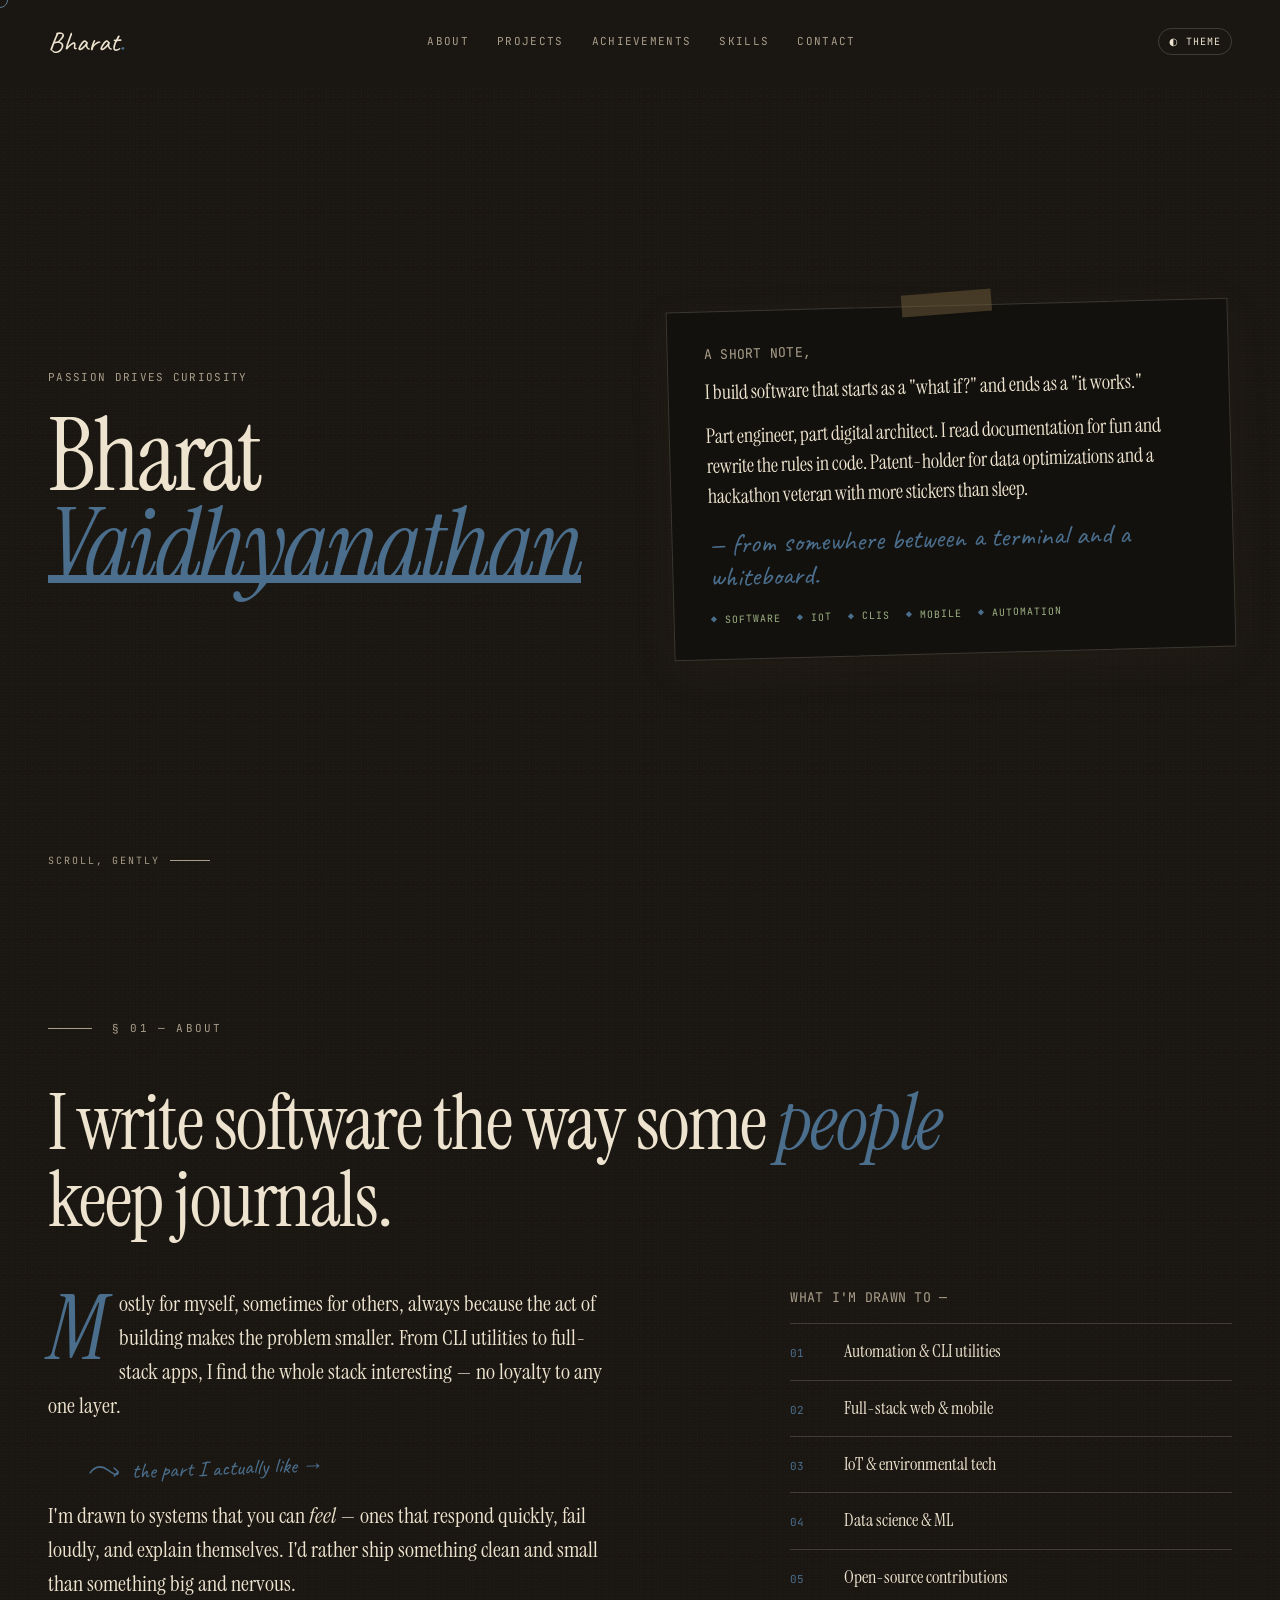
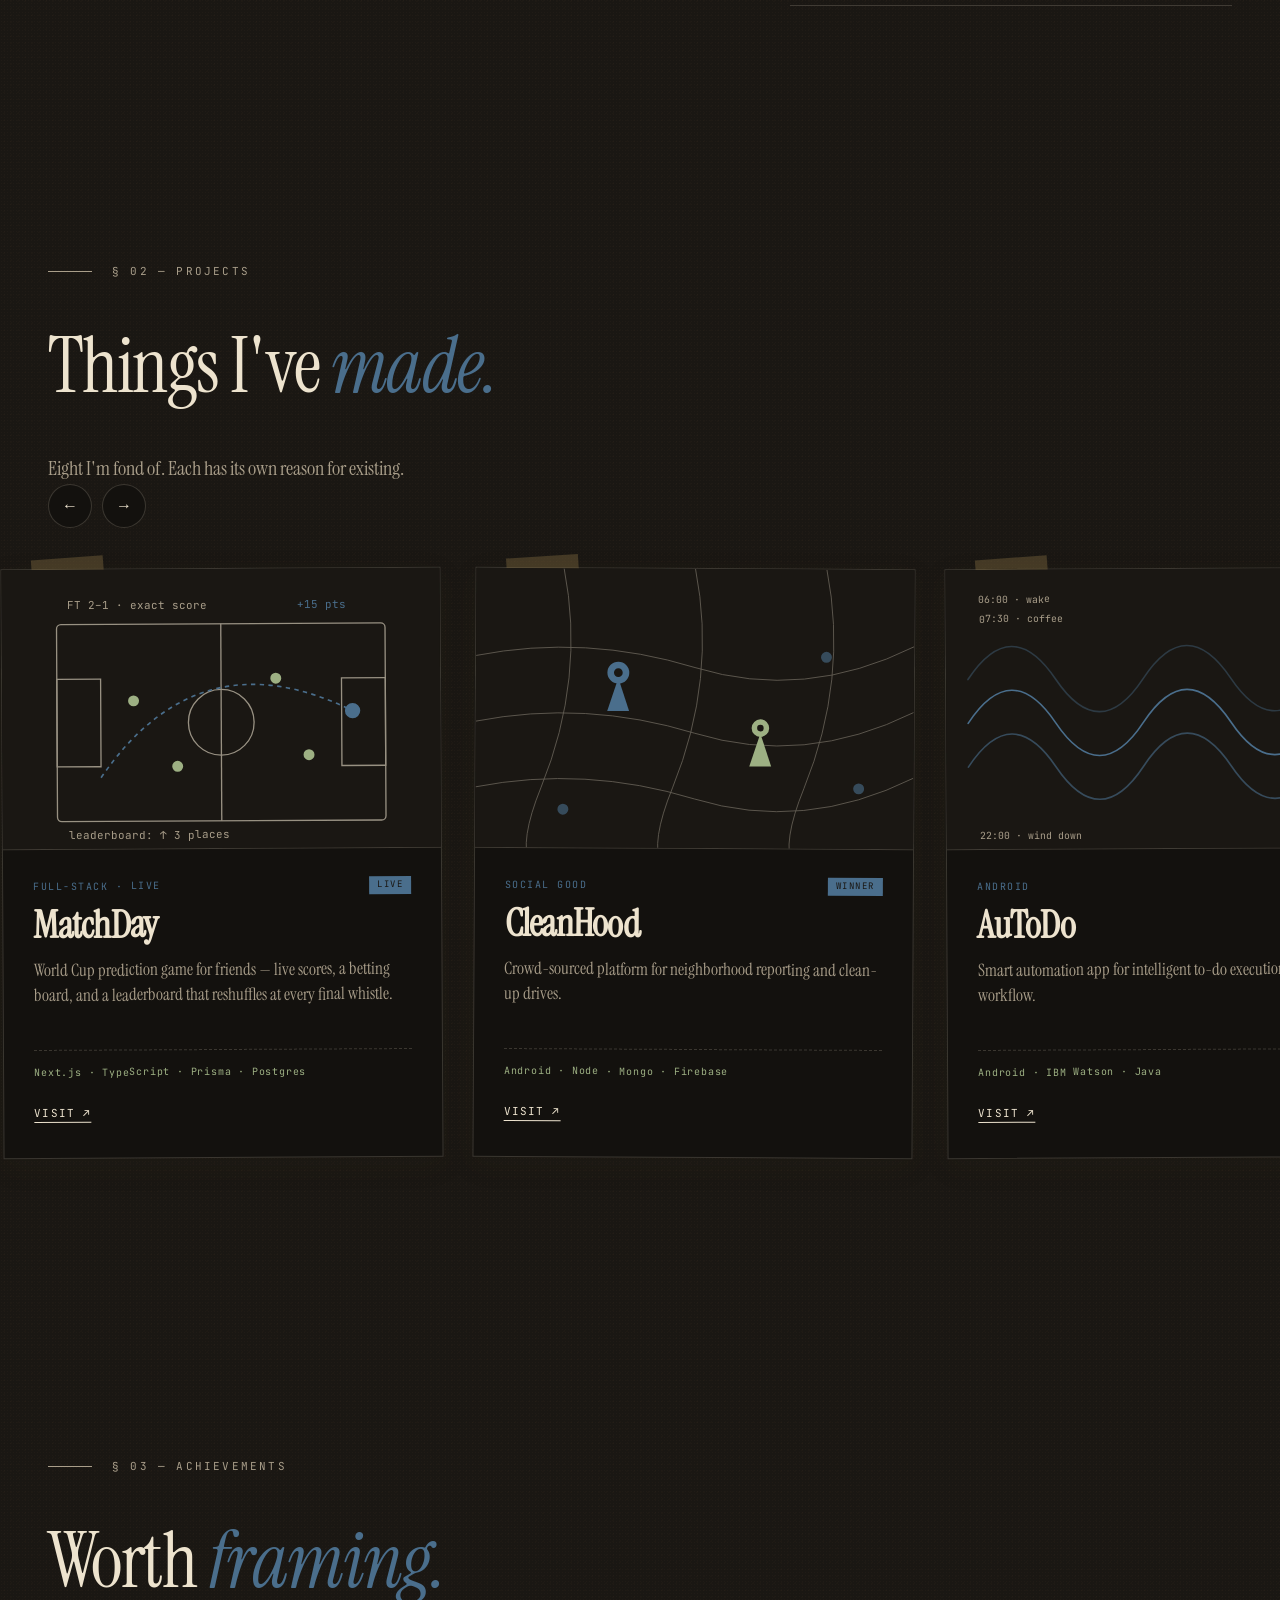
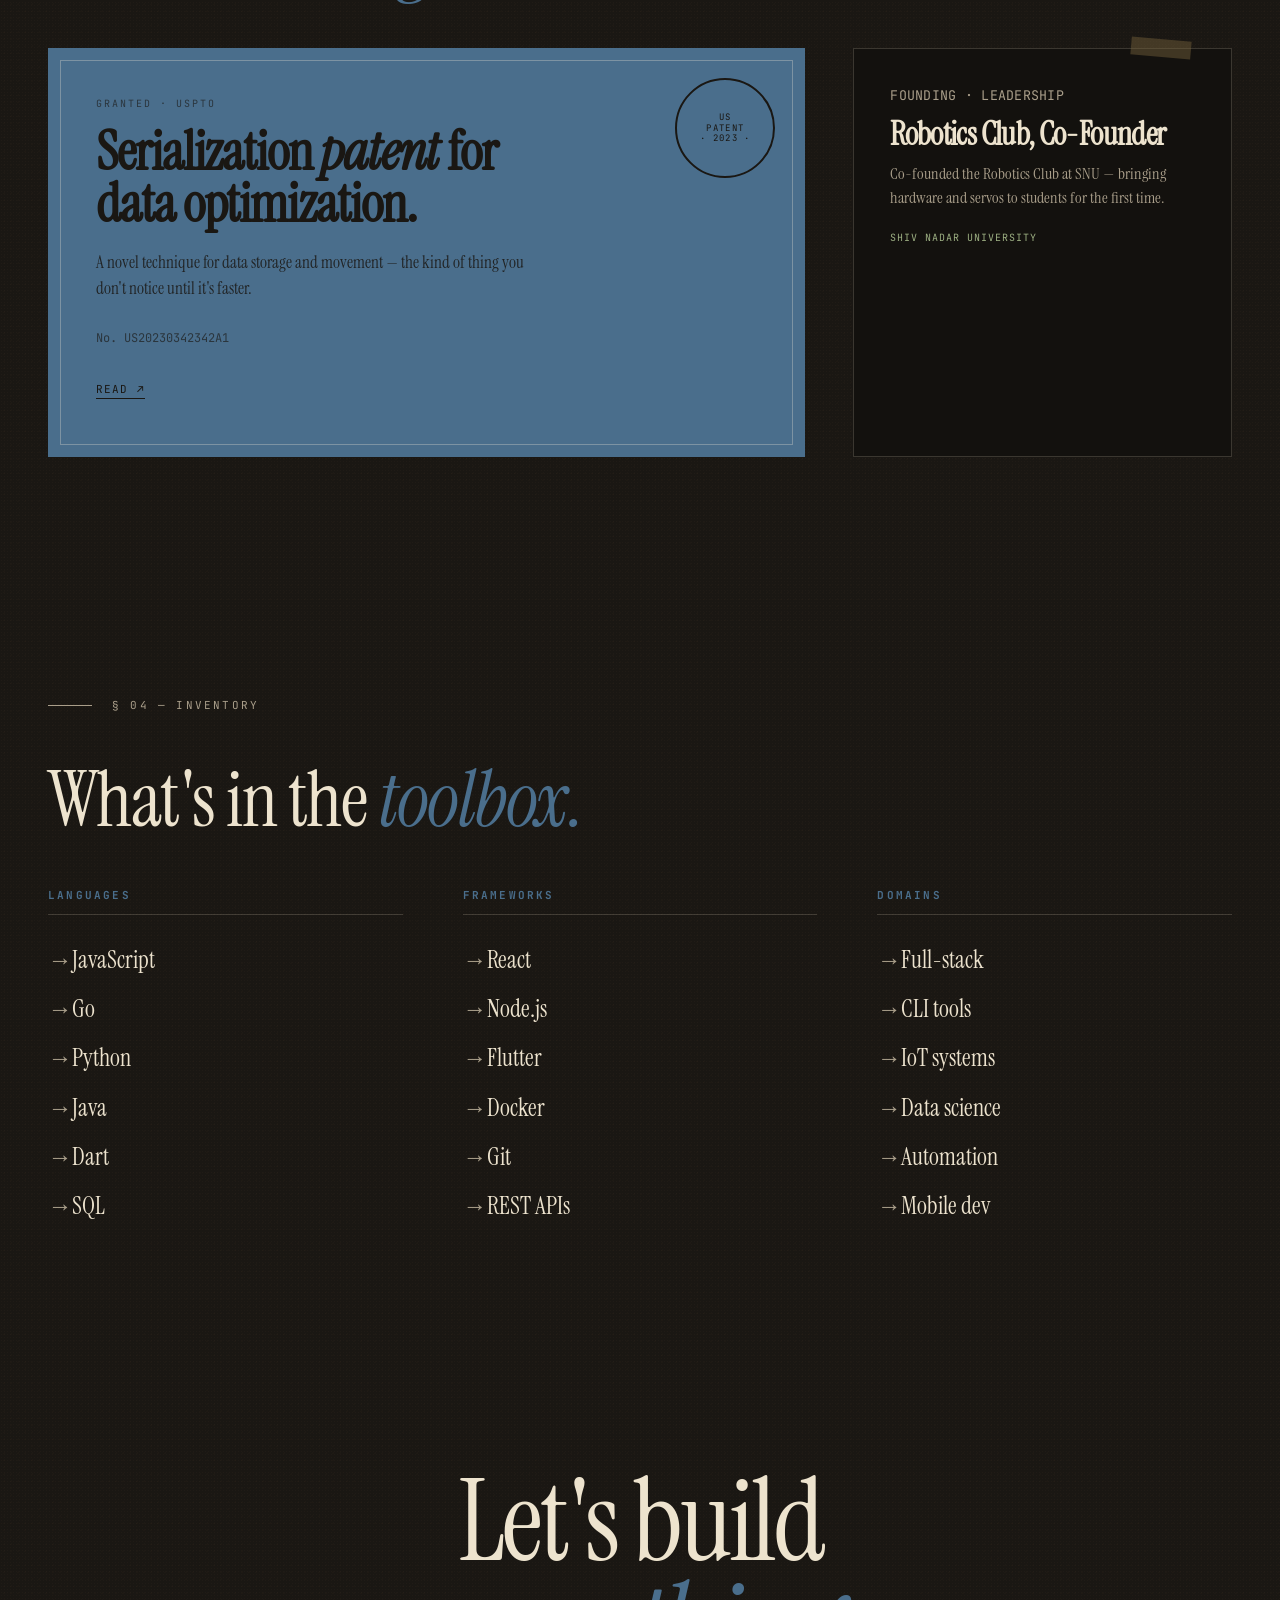
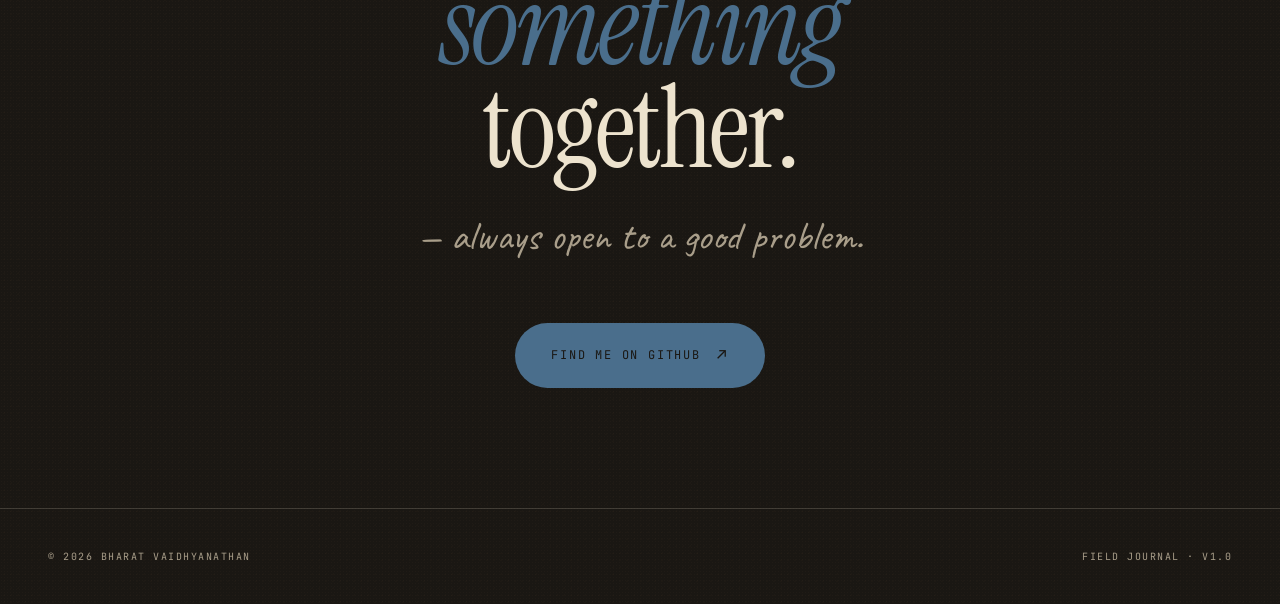
==== commit ea6c6f95: "feat: add MatchDay and terminal-todo project cards - MatchDay leads the carousel with a hand-drawn p" ====
--- a/index.html
+++ b/index.html
@@ -139,8 +139,19 @@
     <a href="#skills">Skills</a>
     <a href="#contact">Contact</a>
   </div>
-  <button class="theme-toggle" onclick="toggleTheme()">◐ theme</button>
+  <div class="nav-right">
+    <button class="theme-toggle" onclick="toggleTheme()">◐ theme</button>
+    <button id="mobile-menu-btn" class="mobile-menu-btn" aria-label="Menu">☰</button>
+  </div>
 </nav>
+
+<div id="mobile-menu" class="mobile-menu">
+  <a href="#about" onclick="toggleMobileMenu()">About</a>
+  <a href="#projects" onclick="toggleMobileMenu()">Projects</a>
+  <a href="#achievements" onclick="toggleMobileMenu()">Achievements</a>
+  <a href="#skills" onclick="toggleMobileMenu()">Skills</a>
+  <a href="#contact" onclick="toggleMobileMenu()">Contact</a>
+</div>
 
 <!-- HERO -->
 <header class="hero">
@@ -194,7 +205,7 @@
     <div class="section-label">§ 02 — Projects</div>
     <h2 class="section-title reveal">Things I've <em>made.</em></h2>
     <p style="font-size:20px; max-width:620px; color:var(--ink-soft); margin-bottom:20px;" class="reveal">
-      Six I'm fond of. Each has its own reason for existing.
+      Eight I'm fond of. Each has its own reason for existing.
     </p>
   </div>
   <div class="carousel-nav">
--- a/styles.css
+++ b/styles.css
@@ -30,12 +30,17 @@
   padding: 0; 
   -webkit-tap-highlight-color: transparent; 
 }
-html, body { background: var(--cream); color: var(--ink); }
+html, body { 
+  background: var(--cream); 
+  color: var(--ink); 
+  overflow-x: hidden;
+  width: 100%;
+  position: relative;
+}
 body {
   font-family: 'Instrument Serif', Georgia, serif;
   font-size: 19px;
   line-height: 1.55;
-  overflow-x: hidden;
   min-height: 100vh;
   background-image:
     radial-gradient(rgba(120,90,60,0.07) 1px, transparent 1px),
@@ -161,9 +166,7 @@
 .hero h1 {
   font-size: clamp(52px, 7.2vw, 116px);
   line-height: 0.9; font-weight: 400; letter-spacing: -0.03em;
-  white-space: nowrap;
-}
-.hero h1 em { white-space: nowrap; }
+}
 .hero h1 em {
   font-style: italic; color: var(--rust);
   position: relative; display: inline-block;
@@ -255,7 +258,7 @@
 .margin-note::before {
   content: ''; position: absolute; left: 0; top: 50%;
   width: 32px; height: 32px;
-  background: url("data:image/svg+xml,%3Csvg xmlns='http://www.w3.org/2000/svg' viewBox='0 0 32 32'%3E%3Cpath d='M2 16 Q 10 6 20 14 T 30 16 M 26 12 L 30 16 L 26 20' fill='none' stroke='%23b9502b' stroke-width='1.5' stroke-linecap='round' stroke-linejoin='round'/%3E%3C/svg%3E") no-repeat center;
+  background: url("data:image/svg+xml,%3Csvg xmlns='http://www.w3.org/2000/svg' viewBox='0 0 32 32'%3E%3Cpath d='M2 16 Q 10 6 20 14 T 30 16 M 26 12 L 30 16 L 26 20' fill='none' stroke='%234a6e8c' stroke-width='1.5' stroke-linecap='round' stroke-linejoin='round'/%3E%3C/svg%3E") no-repeat center;
   transform: translateY(-50%);
 }
 
@@ -466,13 +469,76 @@
 }
 .tw-row input[type="range"] { width: 160px; accent-color: var(--rust); }
 
+.nav-right { display: flex; align-items: center; gap: 12px; }
+.mobile-menu-btn {
+  display: none;
+  background: transparent; border: 1px solid var(--rule);
+  color: var(--ink); font-size: 20px; padding: 4px 10px;
+  cursor: pointer; border-radius: 6px;
+}
+
+.mobile-menu {
+  position: fixed; top: 0; left: 0; right: 0; bottom: 0;
+  background: var(--cream); z-index: 10000;
+  display: flex; flex-direction: column; align-items: center; justify-content: center;
+  gap: 32px; opacity: 0; pointer-events: none;
+  transition: opacity 0.3s;
+}
+.mobile-menu.active { opacity: 1; pointer-events: all; }
+.mobile-menu a {
+  font-family: 'Instrument Serif', serif; font-size: 42px;
+  color: var(--ink); text-decoration: none;
+}
+
 @media (max-width: 900px) {
   nav { padding: calc(12px + var(--safe-top)) 24px 12px; }
-  nav .links { gap: 16px; font-size: 10px; }
+  nav .links { display: none; }
+  nav .brand { font-size: 22px; }
+  .mobile-menu-btn { display: block; }
+  
   section { padding: 80px 24px; }
   .projects-header { padding: 0 24px; }
   .carousel { padding: 20px 24px 40px; }
-  .hero { grid-template-columns: 1fr; padding: 120px 24px 60px; }
+  
+  .hero { 
+    grid-template-columns: 1fr; 
+    padding: calc(100px + var(--safe-top)) 24px 60px; 
+    gap: 40px;
+    display: flex;
+    flex-direction: column;
+    align-items: flex-start;
+  }
+  .hero h1 {
+    font-size: 64px;
+    white-space: nowrap;
+    overflow: hidden;
+    max-width: 100%;
+    text-overflow: ellipsis;
+  }
+  .hero h1 br { display: none; }
+  .hero h1 em { 
+    visibility: hidden; 
+    position: relative;
+    padding-left: 4px;
+    display: inline-block;
+    width: 2ch;
+  }
+  .hero h1 em::before { 
+    content: 'V'; 
+    visibility: visible;
+    position: absolute;
+    left: 0;
+  }
+  
+  .hero-card {
+    transform: none;
+    padding: 24px;
+    width: 100%;
+  }
+  .hero-card::before { width: 60px; top: -10px; }
+  .hero-card p { font-size: 17px; }
+  .hero-card .hand { font-size: 22px; }
+  
   .about { grid-template-columns: 1fr; }
   .about-sidebar { position: static; }
   .achievements { grid-template-columns: 1fr; }
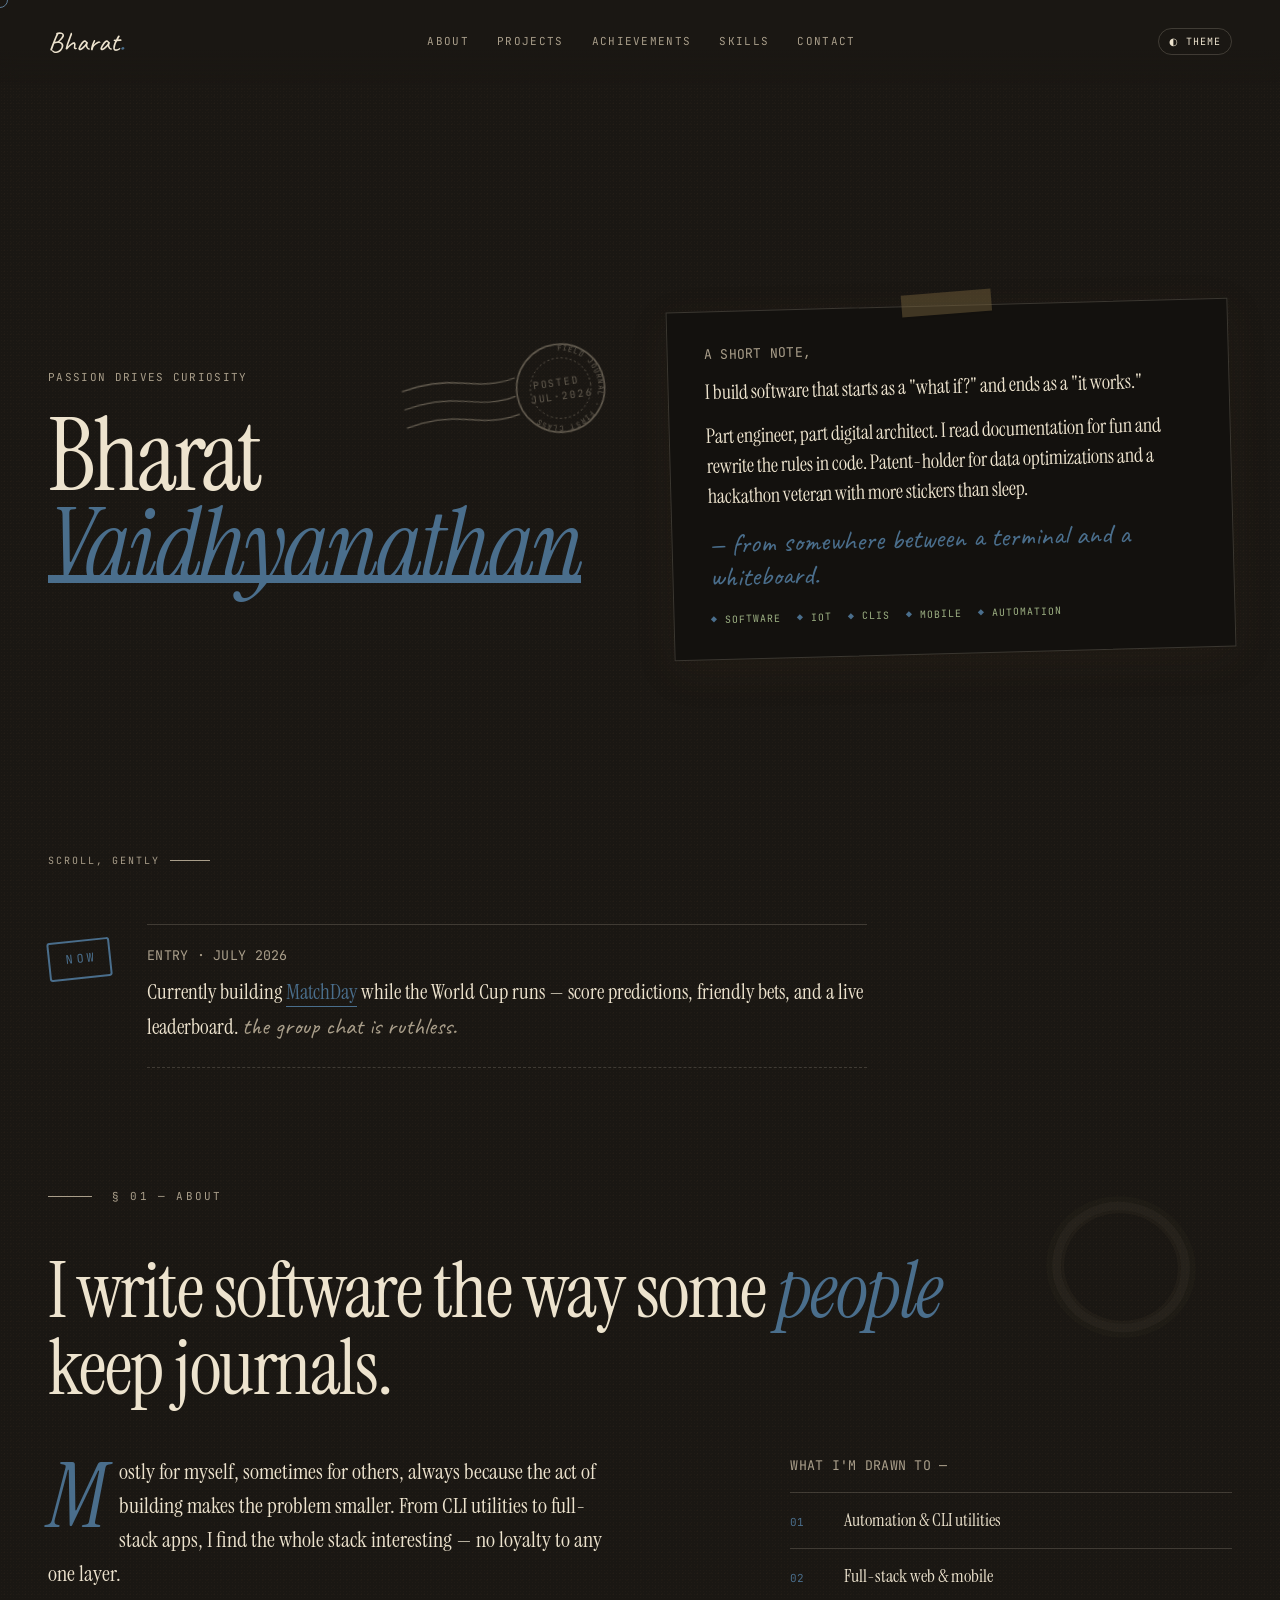
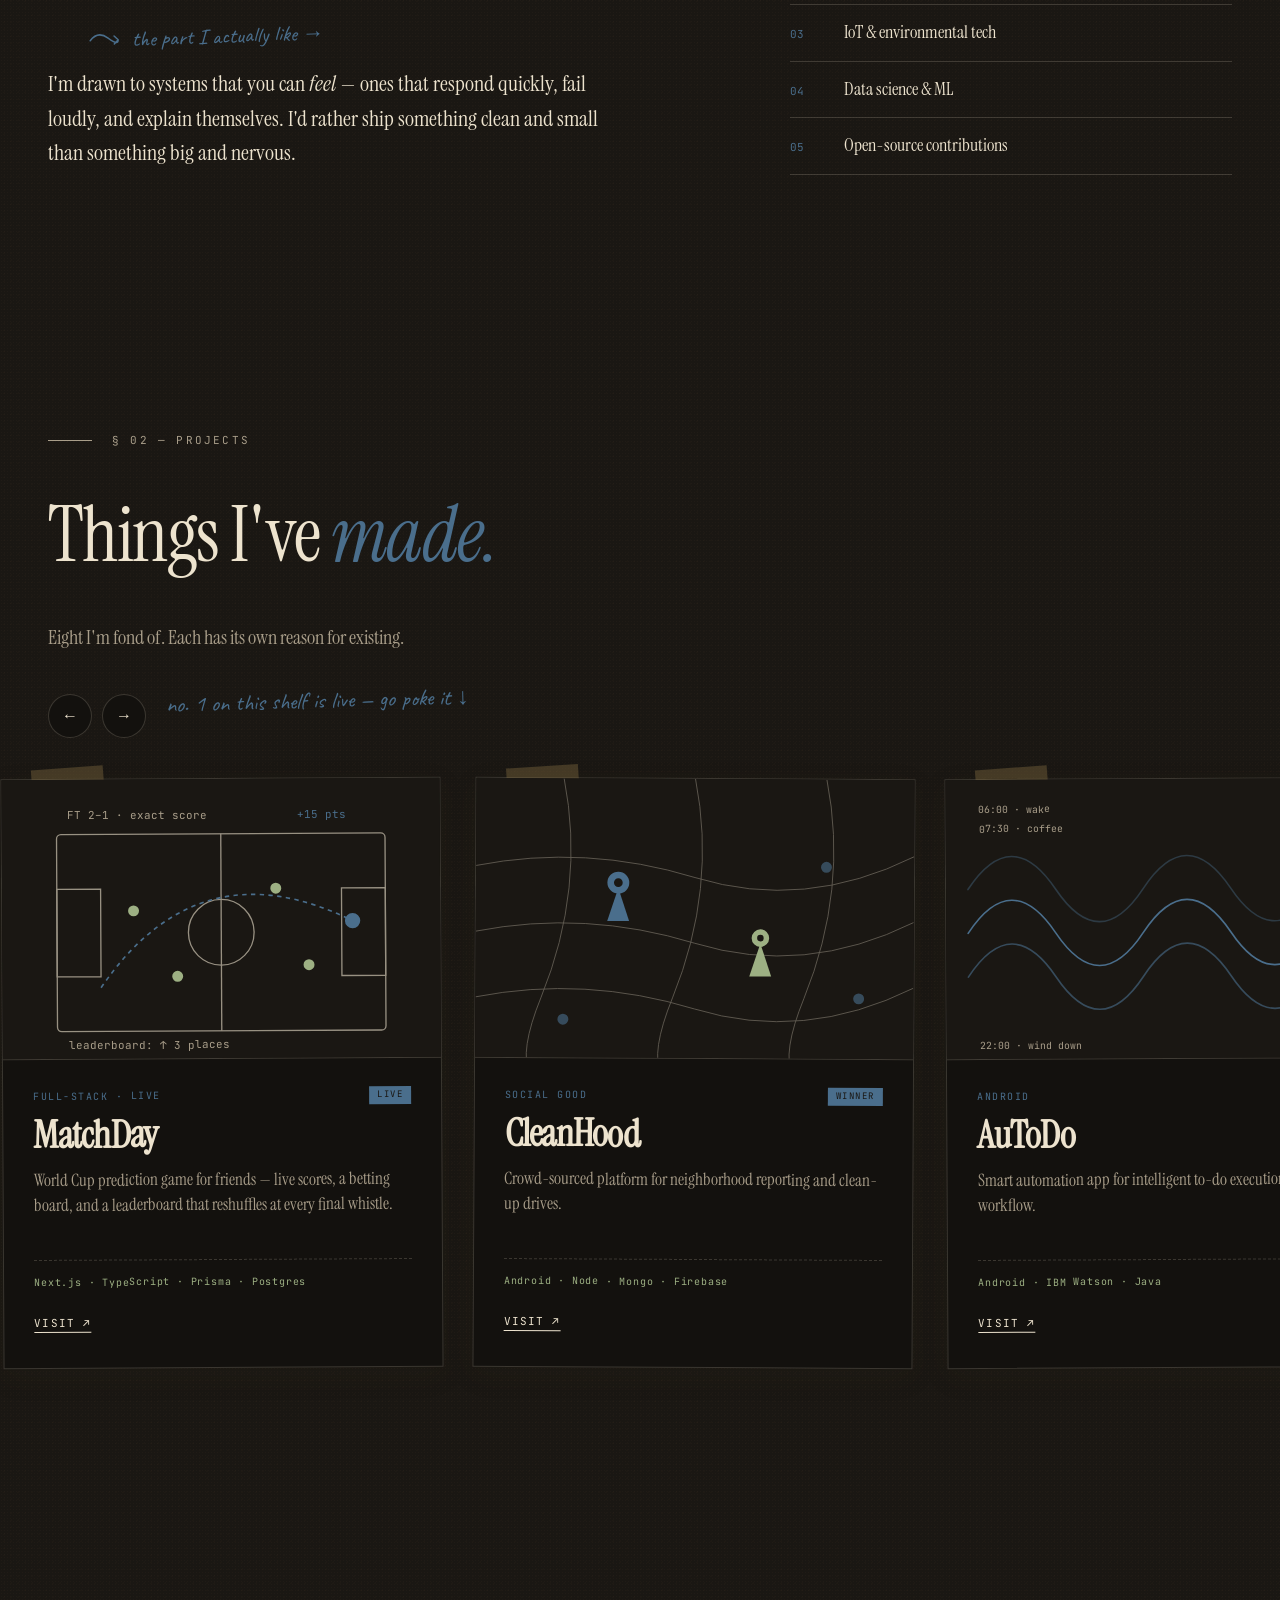
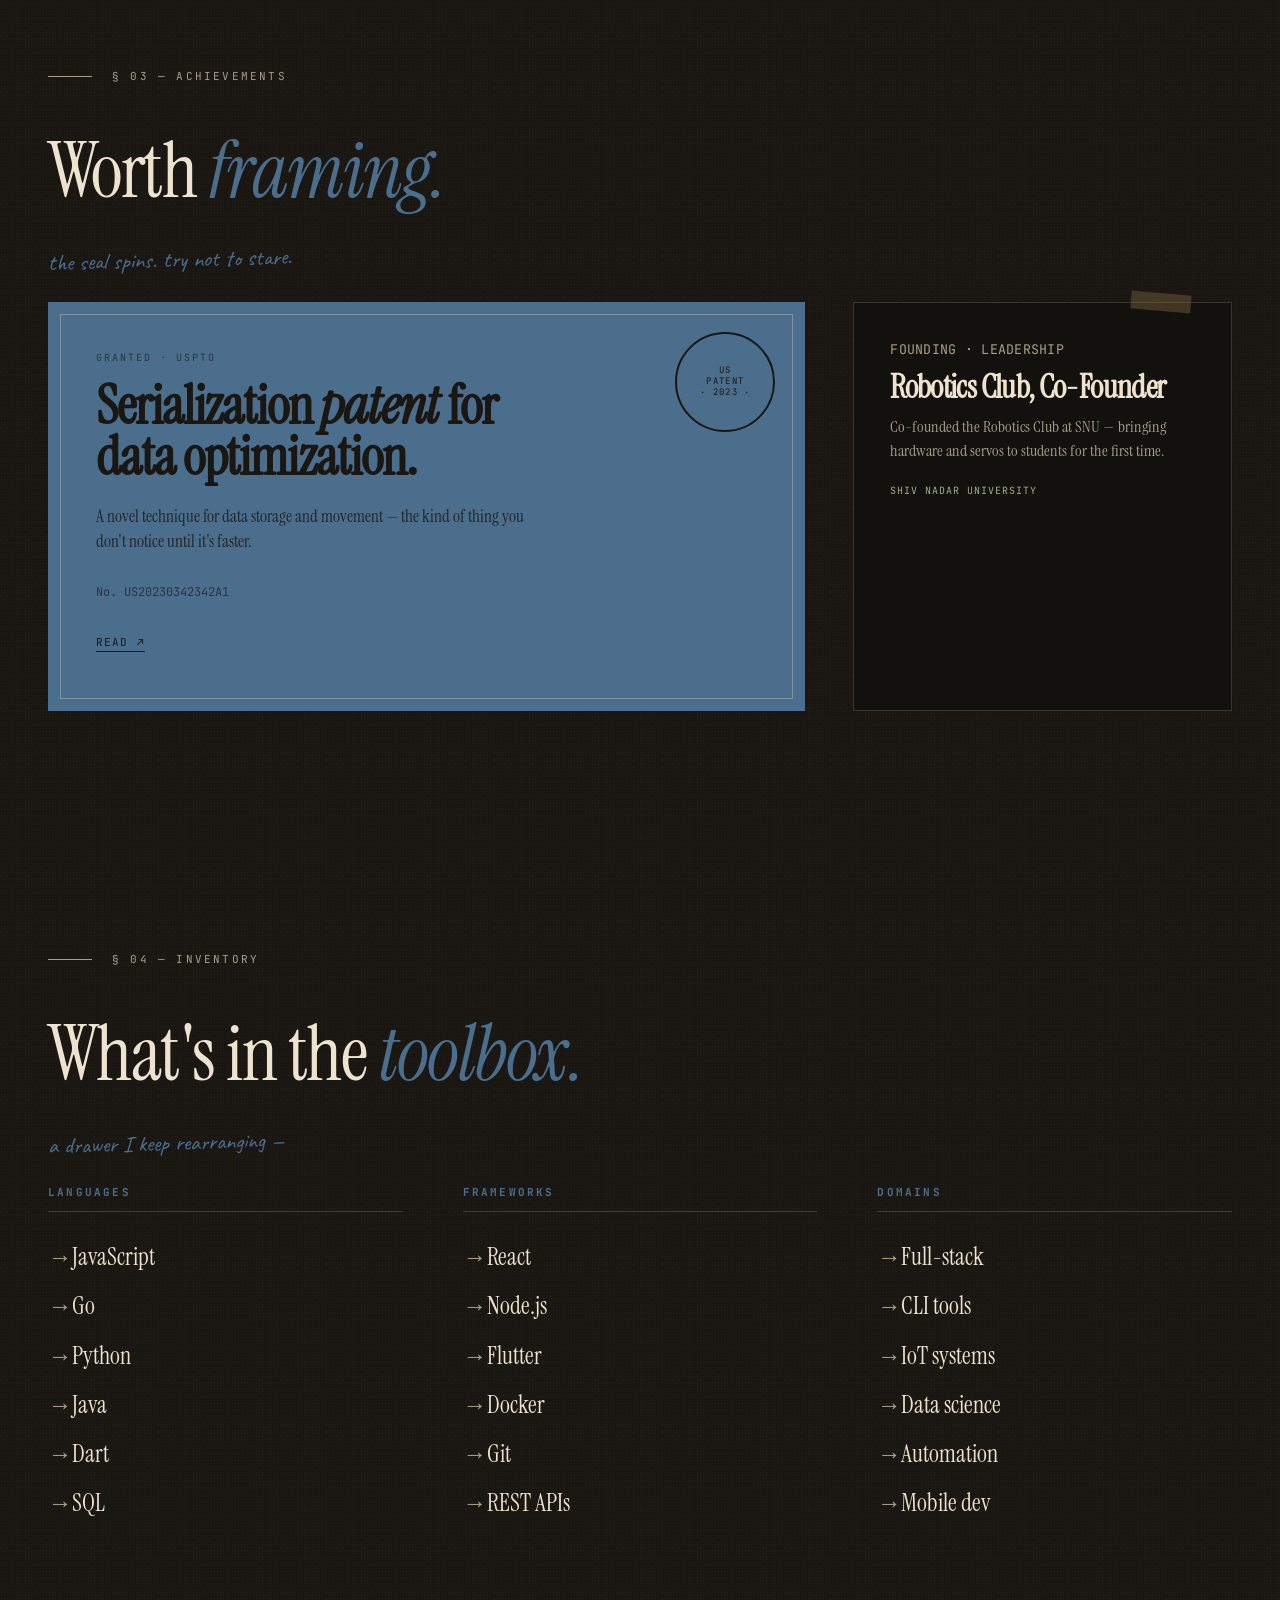
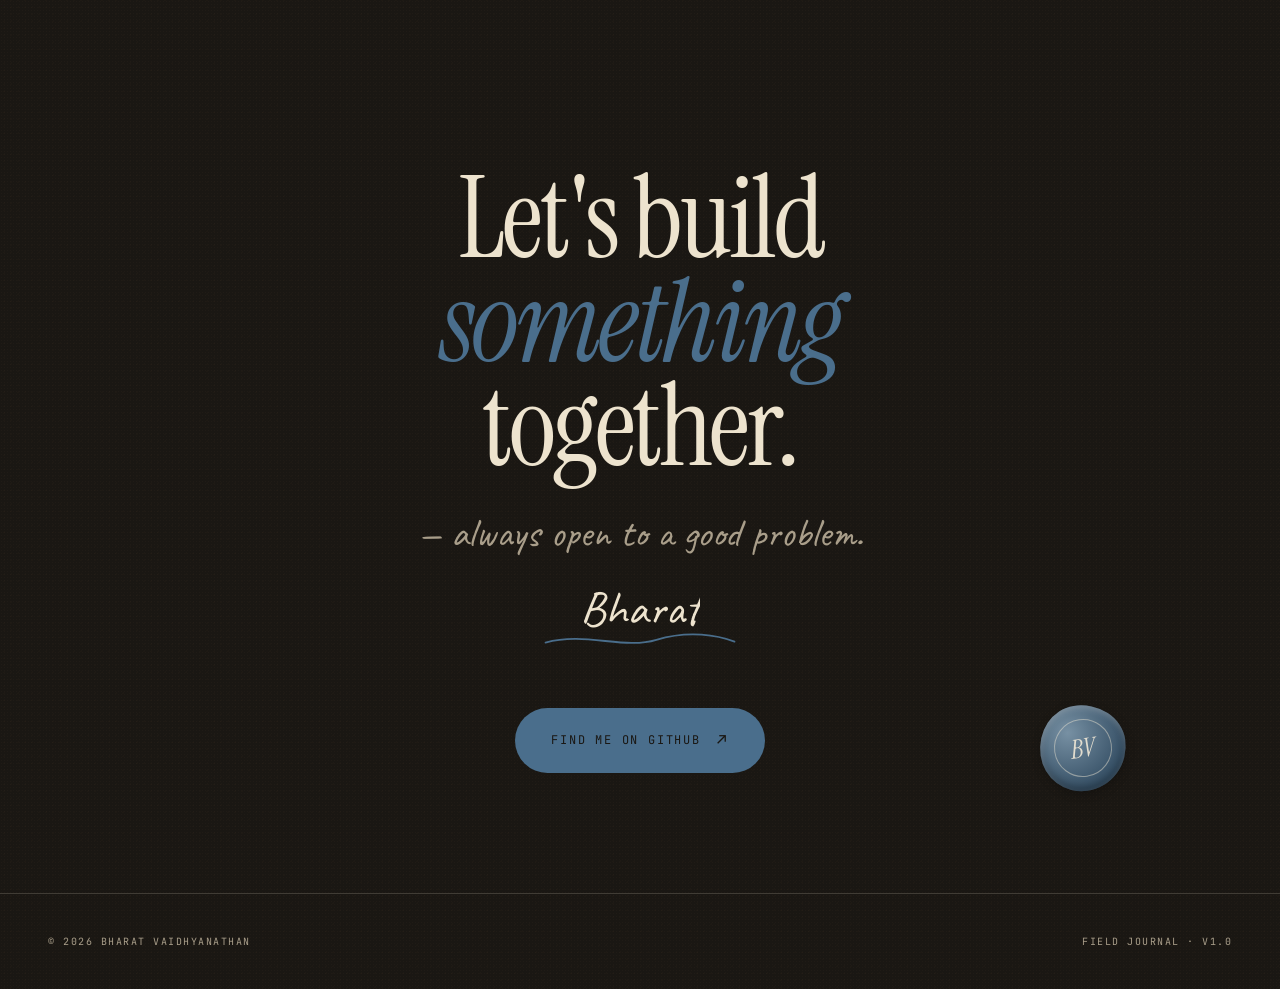
==== commit 520a2873: "feat: field-journal flourishes — self-drawing ink, postmark, wax seal, Now entry, favicons - project" ====
--- a/index.html
+++ b/index.html
@@ -15,7 +15,8 @@
     <meta property="twitter:title" content="Bharat Vaidhyanathan — Field Journal">
     <meta property="twitter:description" content="Software engineer building automation tools, full-stack apps, and IoT systems.">
     
-    <link rel="icon" href="/favicon.ico">
+    <link rel="icon" href="/favicon.svg" type="image/svg+xml">
+    <link rel="icon" href="/favicon.png" type="image/png" sizes="64x64">
     <link rel="apple-touch-icon" href="/apple-touch-icon.png">
 
     <link rel="preconnect" href="https://fonts.googleapis.com">
@@ -155,12 +156,31 @@
 
 <!-- HERO -->
 <header class="hero">
-  <div>
+  <div class="hero-left">
     <div class="hero-meta">Field Notes · Vol. 01 · Est. 2026</div>
     <h1>
       Bharat<br/>
       <em>Vaidhyanathan</em>
     </h1>
+    <svg class="postmark" viewBox="0 0 240 132" aria-hidden="true">
+      <defs>
+        <path id="pm-arc" d="M178 25 a41 41 0 1 1 -0.1 0"/>
+      </defs>
+      <g fill="none" stroke="currentColor">
+        <circle cx="178" cy="66" r="48" stroke-width="1.6"/>
+        <circle cx="178" cy="66" r="33" stroke-width="1" stroke-dasharray="2 3"/>
+        <path d="M6 46 Q 40 38 74 46 T 130 48" stroke-width="1.4"/>
+        <path d="M6 66 Q 40 58 74 66 T 128 68" stroke-width="1.4"/>
+        <path d="M6 86 Q 40 78 74 86 T 130 88" stroke-width="1.4"/>
+      </g>
+      <text font-family="'JetBrains Mono', monospace" font-size="11" letter-spacing="2" fill="currentColor" text-anchor="middle">
+        <tspan x="178" y="63">POSTED</tspan>
+        <tspan x="178" y="78">JUL·2026</tspan>
+      </text>
+      <text font-family="'JetBrains Mono', monospace" font-size="8" letter-spacing="1.5" fill="currentColor">
+        <textPath href="#pm-arc" startOffset="2">FIELD JOURNAL · FIRST CLASS</textPath>
+      </text>
+    </svg>
   </div>
   <div class="hero-right">
     <div class="hero-card">
@@ -175,6 +195,15 @@
   </div>
   <div class="scroll-hint">scroll, gently</div>
 </header>
+
+<!-- NOW -->
+<section id="now" class="now-entry">
+  <div class="now-stamp reveal">Now</div>
+  <div class="now-body reveal">
+    <div class="mono" style="margin-bottom:10px;">Entry · July 2026</div>
+    <p>Currently building <a href="https://matchday-zeta-ten.vercel.app" target="_blank">MatchDay</a> while the World Cup runs — score predictions, friendly bets, and a live leaderboard. <span class="hand" style="font-size:24px;">the group chat is ruthless.</span></p>
+  </div>
+</section>
 
 <!-- ABOUT -->
 <section id="about">
@@ -207,6 +236,7 @@
     <p style="font-size:20px; max-width:620px; color:var(--ink-soft); margin-bottom:20px;" class="reveal">
       Eight I'm fond of. Each has its own reason for existing.
     </p>
+    <div class="scribble reveal" style="margin:0 0 6px 118px;">no. 1 on this shelf is live — go poke it ↓</div>
   </div>
   <div class="carousel-nav">
     <button onclick="scrollCarousel(-1)" aria-label="Previous">←</button>
@@ -221,6 +251,7 @@
 <section id="achievements">
   <div class="section-label">§ 03 — Achievements</div>
   <h2 class="section-title reveal">Worth <em>framing.</em></h2>
+  <div class="scribble reveal" style="margin:-28px 0 36px;">the seal spins. try not to stare.</div>
   <div class="achievements">
     <div class="patent-card reveal">
       <div class="patent-seal">US<br/>PATENT<br/>· 2023 ·</div>
@@ -243,6 +274,7 @@
 <section id="skills">
   <div class="section-label">§ 04 — Inventory</div>
   <h2 class="section-title reveal">What's in the <em>toolbox.</em></h2>
+  <div class="scribble reveal" style="margin:-28px 0 36px;">a drawer I keep rearranging —</div>
   <div class="skills-grid">
     <div class="skill-group reveal">
       <h4>Languages</h4>
@@ -269,7 +301,14 @@
 <section id="contact" class="contact">
   <h2 class="reveal">Let's build <em>something</em> together.</h2>
   <div class="signoff reveal">— always open to a good problem.</div>
+  <div class="signature reveal">
+    <span class="sig-name">Bharat</span>
+    <svg class="sig-flourish" viewBox="0 0 220 26" aria-hidden="true">
+      <path d="M6 16 C 50 4, 92 24, 128 13 S 196 8, 214 15" fill="none" stroke="var(--rust)" stroke-width="2" stroke-linecap="round"/>
+    </svg>
+  </div>
   <a href="https://github.com/bharat94" class="contact-btn" target="_blank">Find me on GitHub</a>
+  <div class="wax-seal" aria-hidden="true"><span>BV</span></div>
 </section>
 
 <footer>
--- a/styles.css
+++ b/styles.css
@@ -488,6 +488,99 @@
 .mobile-menu a {
   font-family: 'Instrument Serif', serif; font-size: 42px;
   color: var(--ink); text-decoration: none;
+}
+
+/* postmark (hero) */
+.hero-left { position: relative; }
+.postmark {
+  position: absolute; top: -34px; right: -8px;
+  width: 220px; color: var(--ink-soft); opacity: 0.5;
+  transform: rotate(-8deg); pointer-events: none;
+}
+
+/* now — journal entry */
+section.now-entry {
+  padding: 24px 48px 0; display: flex; gap: 36px; align-items: flex-start;
+}
+.now-stamp {
+  font-family: 'JetBrains Mono', monospace; font-size: 12px;
+  letter-spacing: 0.28em; text-transform: uppercase;
+  color: var(--rust); border: 2px solid var(--rust); border-radius: 3px;
+  padding: 8px 12px 8px 16px; opacity: 0.85; margin-top: 16px; flex-shrink: 0;
+}
+.reveal.now-stamp { transform: translateY(28px) rotate(-6deg); }
+.reveal.now-stamp.in { transform: rotate(-6deg); }
+.now-body {
+  border-top: 1px solid var(--rule); border-bottom: 1px dashed var(--rule);
+  padding: 20px 0 22px; max-width: 720px;
+}
+.now-body p { font-size: 21px; line-height: 1.55; }
+.now-body a { color: var(--rust); text-decoration: none; border-bottom: 1px solid var(--rust); }
+
+/* handwritten scribbles */
+.scribble {
+  font-family: 'Caveat', cursive; font-size: 23px; color: var(--rust);
+  display: block;
+}
+.reveal.scribble { transform: translateY(28px) rotate(-1.5deg); }
+.reveal.scribble.in { transform: rotate(-1.5deg); }
+
+/* coffee ring (about) */
+#about::after {
+  content: ''; position: absolute; top: 130px; right: 7%;
+  width: 120px; height: 120px; border-radius: 50%;
+  border: 9px solid rgba(124, 88, 48, 0.09);
+  box-shadow: inset 0 0 0 3px rgba(124, 88, 48, 0.04), 0 0 0 6px rgba(124, 88, 48, 0.025);
+  transform: rotate(14deg) scaleY(0.94);
+  pointer-events: none;
+}
+[data-theme="dark"] #about::after {
+  border-color: rgba(255, 225, 170, 0.05);
+  box-shadow: inset 0 0 0 3px rgba(255, 225, 170, 0.03), 0 0 0 6px rgba(255, 225, 170, 0.02);
+}
+
+/* signature (contact) */
+.signature { margin-top: 20px; display: flex; flex-direction: column; align-items: center; }
+.sig-name {
+  font-family: 'Caveat', cursive; font-size: 48px; color: var(--ink);
+  line-height: 1; clip-path: inset(0 100% 0 0);
+  transition: clip-path 1.1s ease 0.4s;
+}
+.signature.in .sig-name { clip-path: inset(0 0 0 0); }
+.sig-flourish { width: 200px; margin-top: -4px; }
+.sig-flourish path {
+  stroke-dasharray: 260; stroke-dashoffset: 260;
+  transition: stroke-dashoffset 1s ease 1.3s;
+}
+.signature.in .sig-flourish path { stroke-dashoffset: 0; }
+
+/* wax seal (contact) */
+.wax-seal {
+  position: absolute; right: 12%; bottom: 12%;
+  width: 86px; height: 86px;
+  border-radius: 46% 54% 52% 48% / 52% 47% 53% 48%;
+  background: radial-gradient(circle at 35% 30%,
+    color-mix(in srgb, var(--rust) 75%, #fff8ea),
+    color-mix(in srgb, var(--rust) 72%, #000) 72%);
+  box-shadow: inset 0 3px 6px rgba(255,255,255,0.25), inset 0 -4px 8px rgba(0,0,0,0.3), 0 3px 10px rgba(0,0,0,0.22);
+  display: flex; align-items: center; justify-content: center;
+  transform: rotate(-8deg);
+  transition: transform 0.3s cubic-bezier(0.34, 1.56, 0.64, 1);
+}
+.wax-seal:hover { transform: rotate(-2deg) scale(1.06); }
+.wax-seal span {
+  font-family: 'Instrument Serif', serif; font-style: italic; font-size: 26px;
+  color: rgba(241, 232, 214, 0.9);
+  border: 1.5px solid rgba(241, 232, 214, 0.45); border-radius: 50%;
+  width: 58px; height: 58px;
+  display: flex; align-items: center; justify-content: center;
+}
+
+@media (max-width: 900px) {
+  .postmark { display: none; }
+  section.now-entry { flex-direction: column; gap: 18px; padding: 24px 24px 0; }
+  #about::after { display: none; }
+  .wax-seal { position: static; margin: 48px auto 0; }
 }
 
 @media (max-width: 900px) {
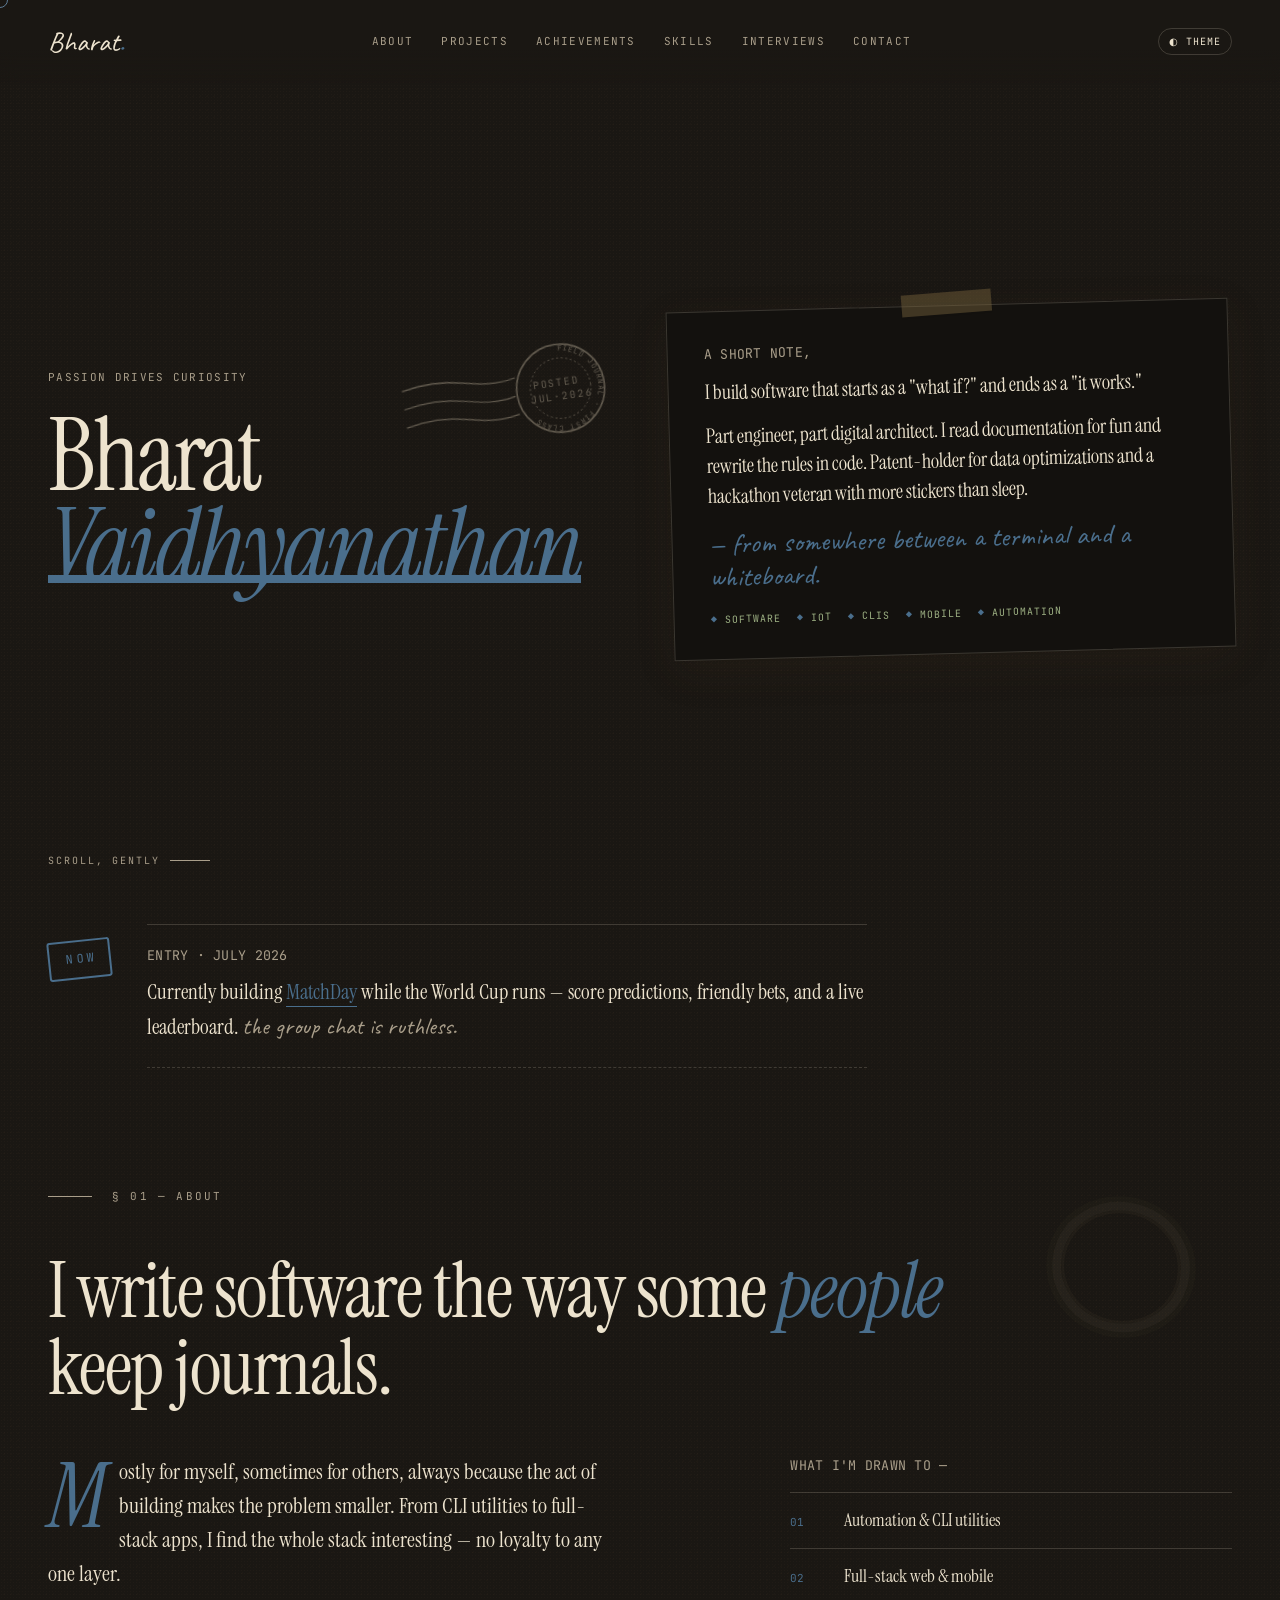
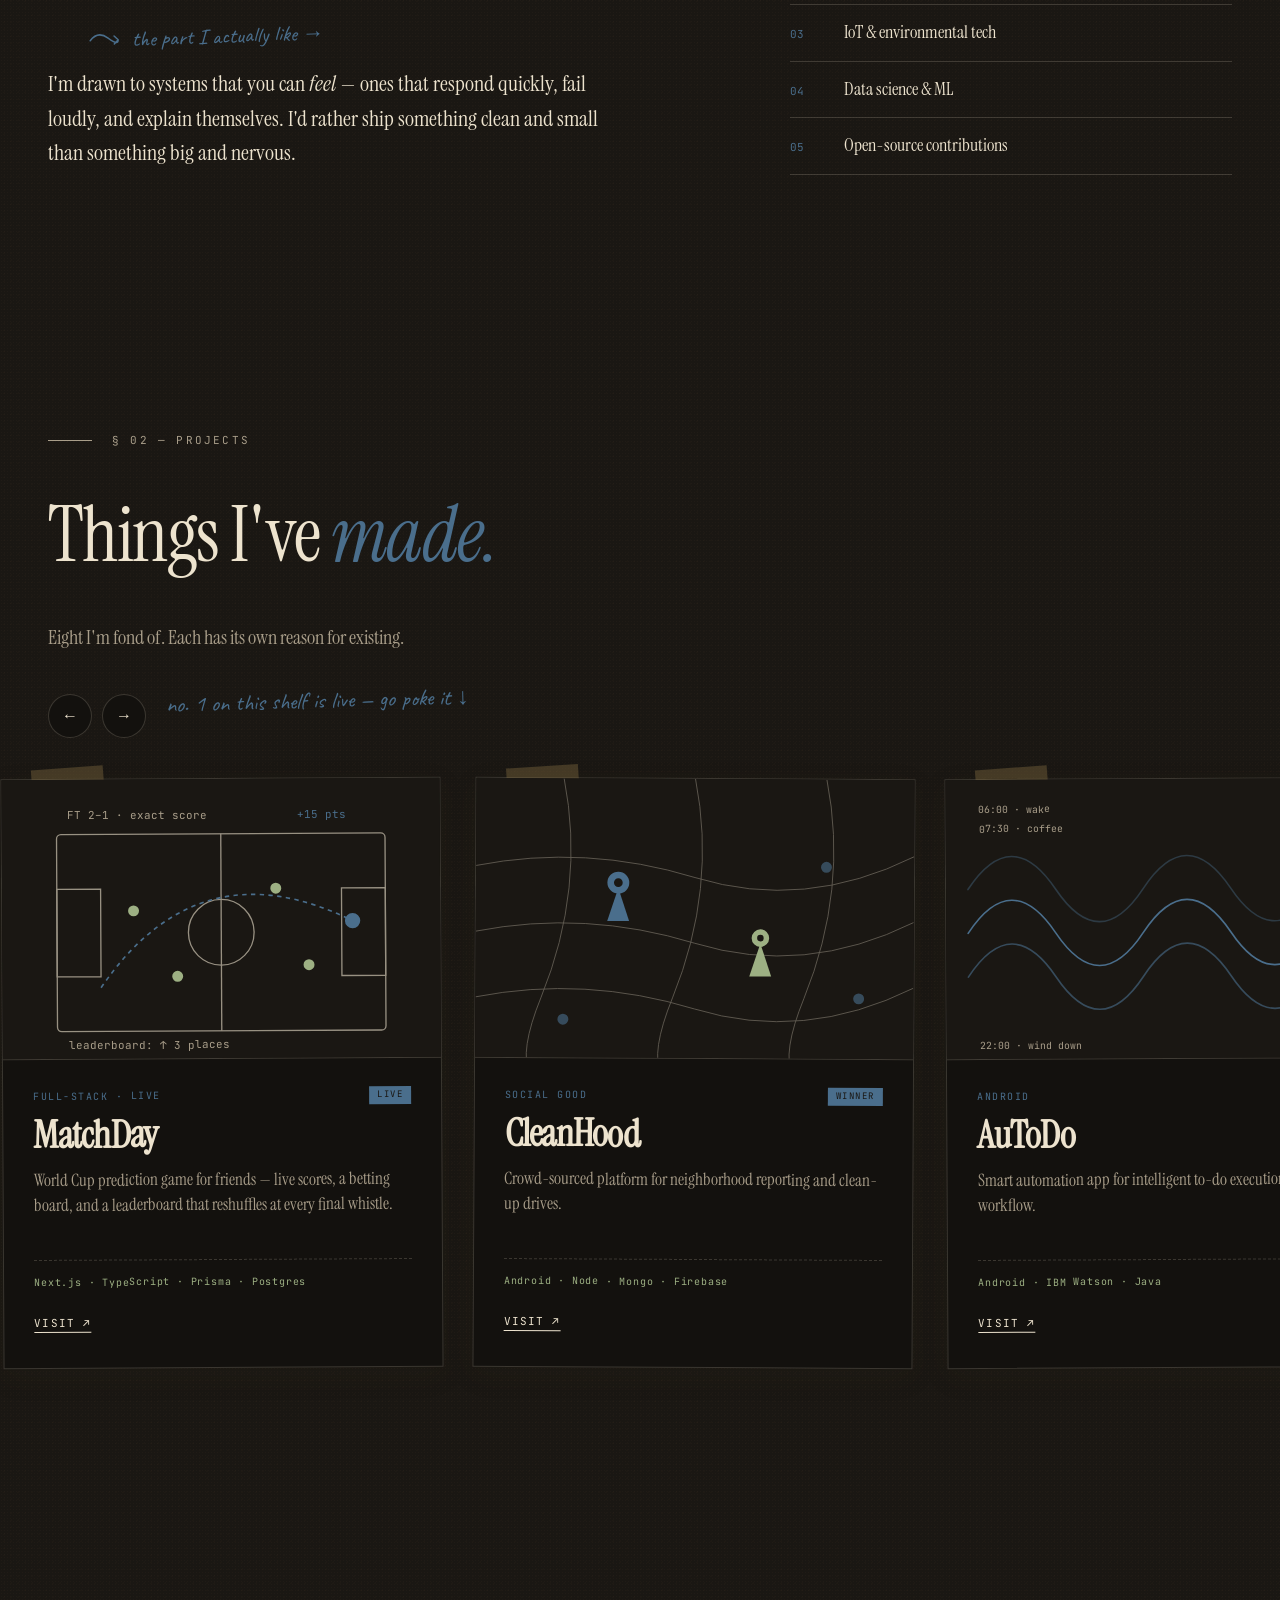
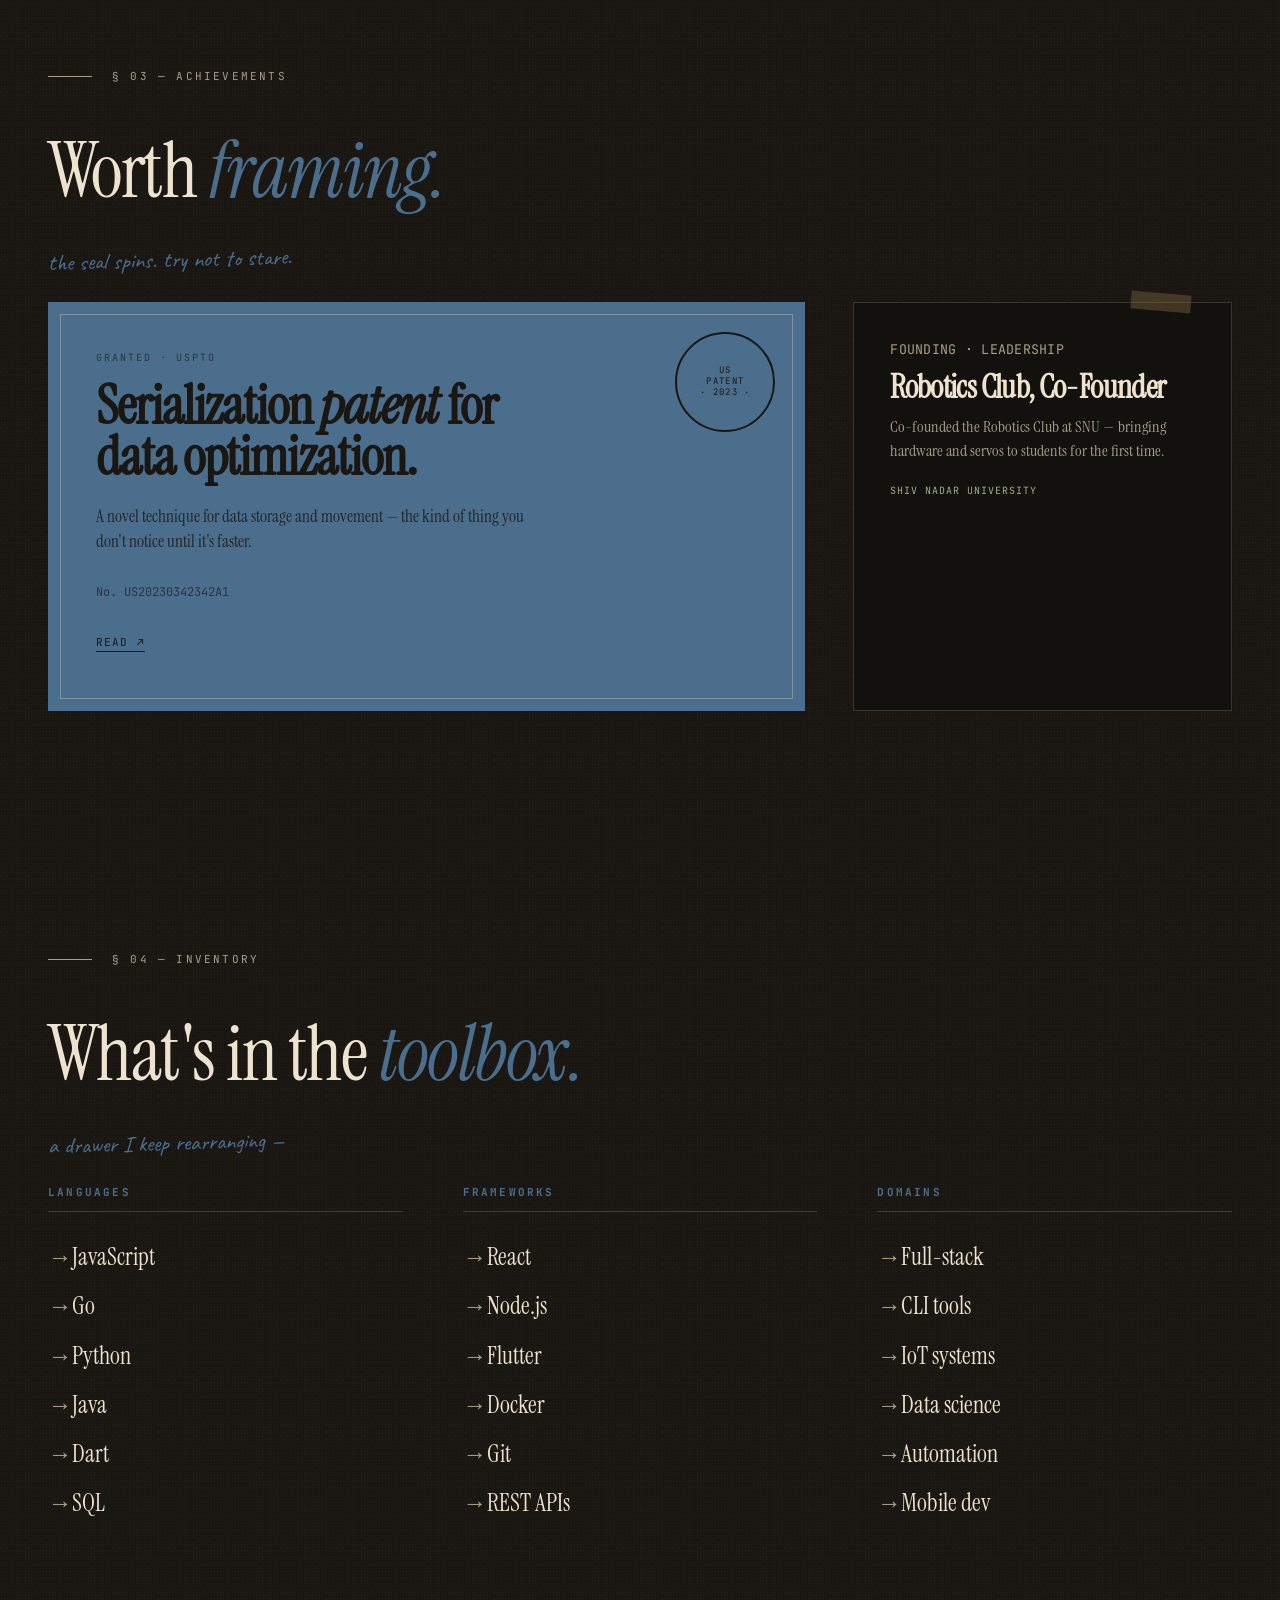
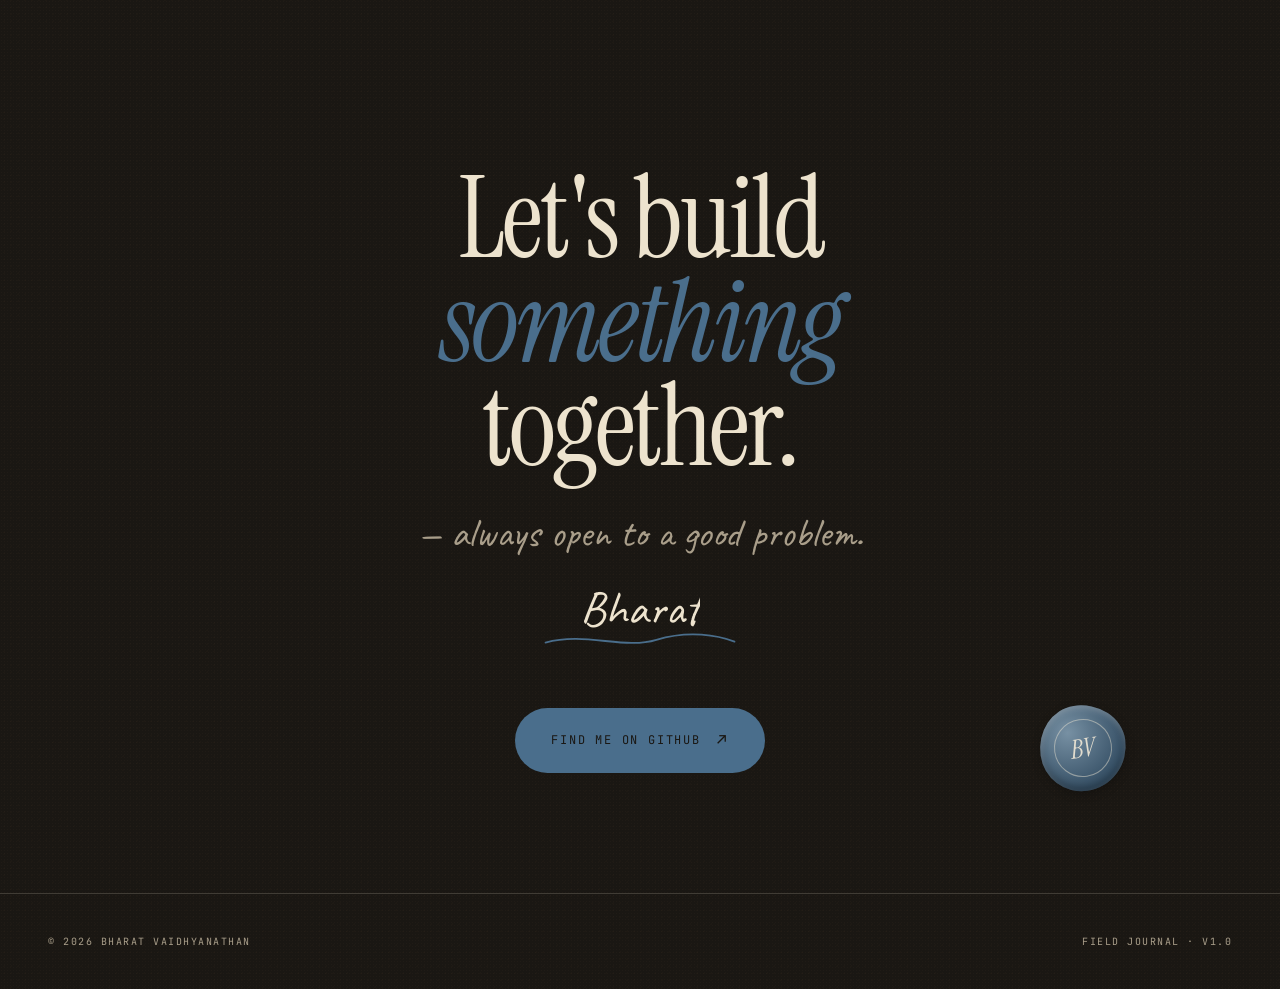
==== commit da32edfb: "feat: Interviews section — AI-conducted interview scaffold and agent protocol - interviews/ landing " ====
--- a/index.html
+++ b/index.html
@@ -138,6 +138,7 @@
     <a href="#projects">Projects</a>
     <a href="#achievements">Achievements</a>
     <a href="#skills">Skills</a>
+    <a href="/interviews/">Interviews</a>
     <a href="#contact">Contact</a>
   </div>
   <div class="nav-right">
@@ -151,6 +152,7 @@
   <a href="#projects" onclick="toggleMobileMenu()">Projects</a>
   <a href="#achievements" onclick="toggleMobileMenu()">Achievements</a>
   <a href="#skills" onclick="toggleMobileMenu()">Skills</a>
+  <a href="/interviews/">Interviews</a>
   <a href="#contact" onclick="toggleMobileMenu()">Contact</a>
 </div>
 
--- a/styles.css
+++ b/styles.css
@@ -574,6 +574,75 @@
   border: 1.5px solid rgba(241, 232, 214, 0.45); border-radius: 50%;
   width: 58px; height: 58px;
   display: flex; align-items: center; justify-content: center;
+}
+
+/* ===== interviews ===== */
+.iv-wrap { padding: 170px 48px 100px; max-width: 1000px; margin: 0 auto; min-height: 70vh; }
+.iv-blurb { font-size: 21px; max-width: 560px; color: var(--ink-soft); margin: -16px 0 16px; }
+.iv-list { border-bottom: 1px solid var(--rule); }
+.iv-row {
+  display: flex; align-items: baseline; gap: 18px;
+  padding: 26px 0; border-top: 1px solid var(--rule);
+  text-decoration: none; color: var(--ink);
+}
+.iv-num { font-family: 'JetBrains Mono', monospace; font-size: 11px; color: var(--rust); flex-shrink: 0; }
+.iv-main { display: flex; flex-direction: column; gap: 6px; min-width: 0; }
+.iv-title { font-size: 32px; line-height: 1.05; letter-spacing: -0.02em; transition: color 0.2s; }
+.iv-row:hover .iv-title { color: var(--rust); font-style: italic; }
+.iv-pullquote { font-family: 'Caveat', cursive; font-size: 19px; color: var(--ink-soft); }
+.iv-leader { flex: 1; border-bottom: 1px dotted var(--rule); transform: translateY(-6px); min-width: 40px; }
+.iv-meta {
+  font-family: 'JetBrains Mono', monospace; font-size: 10px;
+  letter-spacing: 0.1em; text-transform: uppercase; color: var(--sage);
+  display: flex; flex-direction: column; gap: 5px; text-align: right; flex-shrink: 0;
+}
+.iv-empty { padding: 60px 0 20px; border-top: 1px solid var(--rule); }
+
+/* interview article */
+.iv-article { max-width: 760px; margin: 0 auto; padding: 160px 32px 80px; min-height: 80vh; }
+.iv-crumb a {
+  font-family: 'JetBrains Mono', monospace; font-size: 11px;
+  letter-spacing: 0.1em; text-transform: uppercase;
+  color: var(--ink-soft); text-decoration: none;
+}
+.iv-crumb a:hover { color: var(--rust); }
+.iv-dateline { margin: 40px 0 16px; }
+.iv-h1 { font-size: clamp(46px, 7vw, 76px); line-height: 0.95; letter-spacing: -0.02em; font-weight: 400; margin-bottom: 14px; }
+.iv-topic { color: var(--rust); margin-bottom: 34px; }
+.iv-intro { font-size: 21px; line-height: 1.6; color: var(--ink-soft); font-style: italic; max-width: 640px; }
+.iv-rule { border-top: 1px dashed var(--rule); margin: 40px 0 8px; }
+.iv-q {
+  font-family: 'JetBrains Mono', monospace; font-size: 13px; line-height: 1.6;
+  letter-spacing: 0.03em; color: var(--rust);
+  margin: 44px 0 14px; padding-left: 34px; position: relative;
+}
+.iv-q::before {
+  content: 'FJ'; position: absolute; left: 0; top: 1px;
+  font-size: 10px; letter-spacing: 0.1em; color: var(--sage);
+  border: 1px solid var(--sage); border-radius: 3px; padding: 1px 4px;
+}
+.iv-a p { font-size: 20px; line-height: 1.62; margin-bottom: 16px; }
+.iv-pull {
+  font-family: 'Caveat', cursive; font-size: 34px; line-height: 1.25;
+  color: var(--rust); text-align: center; max-width: 540px;
+  margin: 56px auto; transform: rotate(-1deg);
+  padding: 0 12px; border: none;
+}
+.iv-divider {
+  display: flex; align-items: center; gap: 16px; margin: 56px 0 8px;
+  font-family: 'JetBrains Mono', monospace; font-size: 10px;
+  letter-spacing: 0.25em; text-transform: uppercase; color: var(--ink-soft);
+}
+.iv-divider::before, .iv-divider::after { content: ''; flex: 1; border-top: 1px dashed var(--rule); }
+.iv-sign { font-size: 26px; margin-top: 48px; color: var(--ink-soft); }
+
+@media (max-width: 900px) {
+  .iv-wrap { padding: 130px 24px 80px; }
+  .iv-article { padding: 120px 24px 60px; }
+  .iv-row { flex-wrap: wrap; gap: 10px 14px; }
+  .iv-leader { display: none; }
+  .iv-meta { flex-direction: row; gap: 14px; text-align: left; width: 100%; padding-left: 34px; }
+  .iv-title { font-size: 26px; }
 }
 
 @media (max-width: 900px) {
